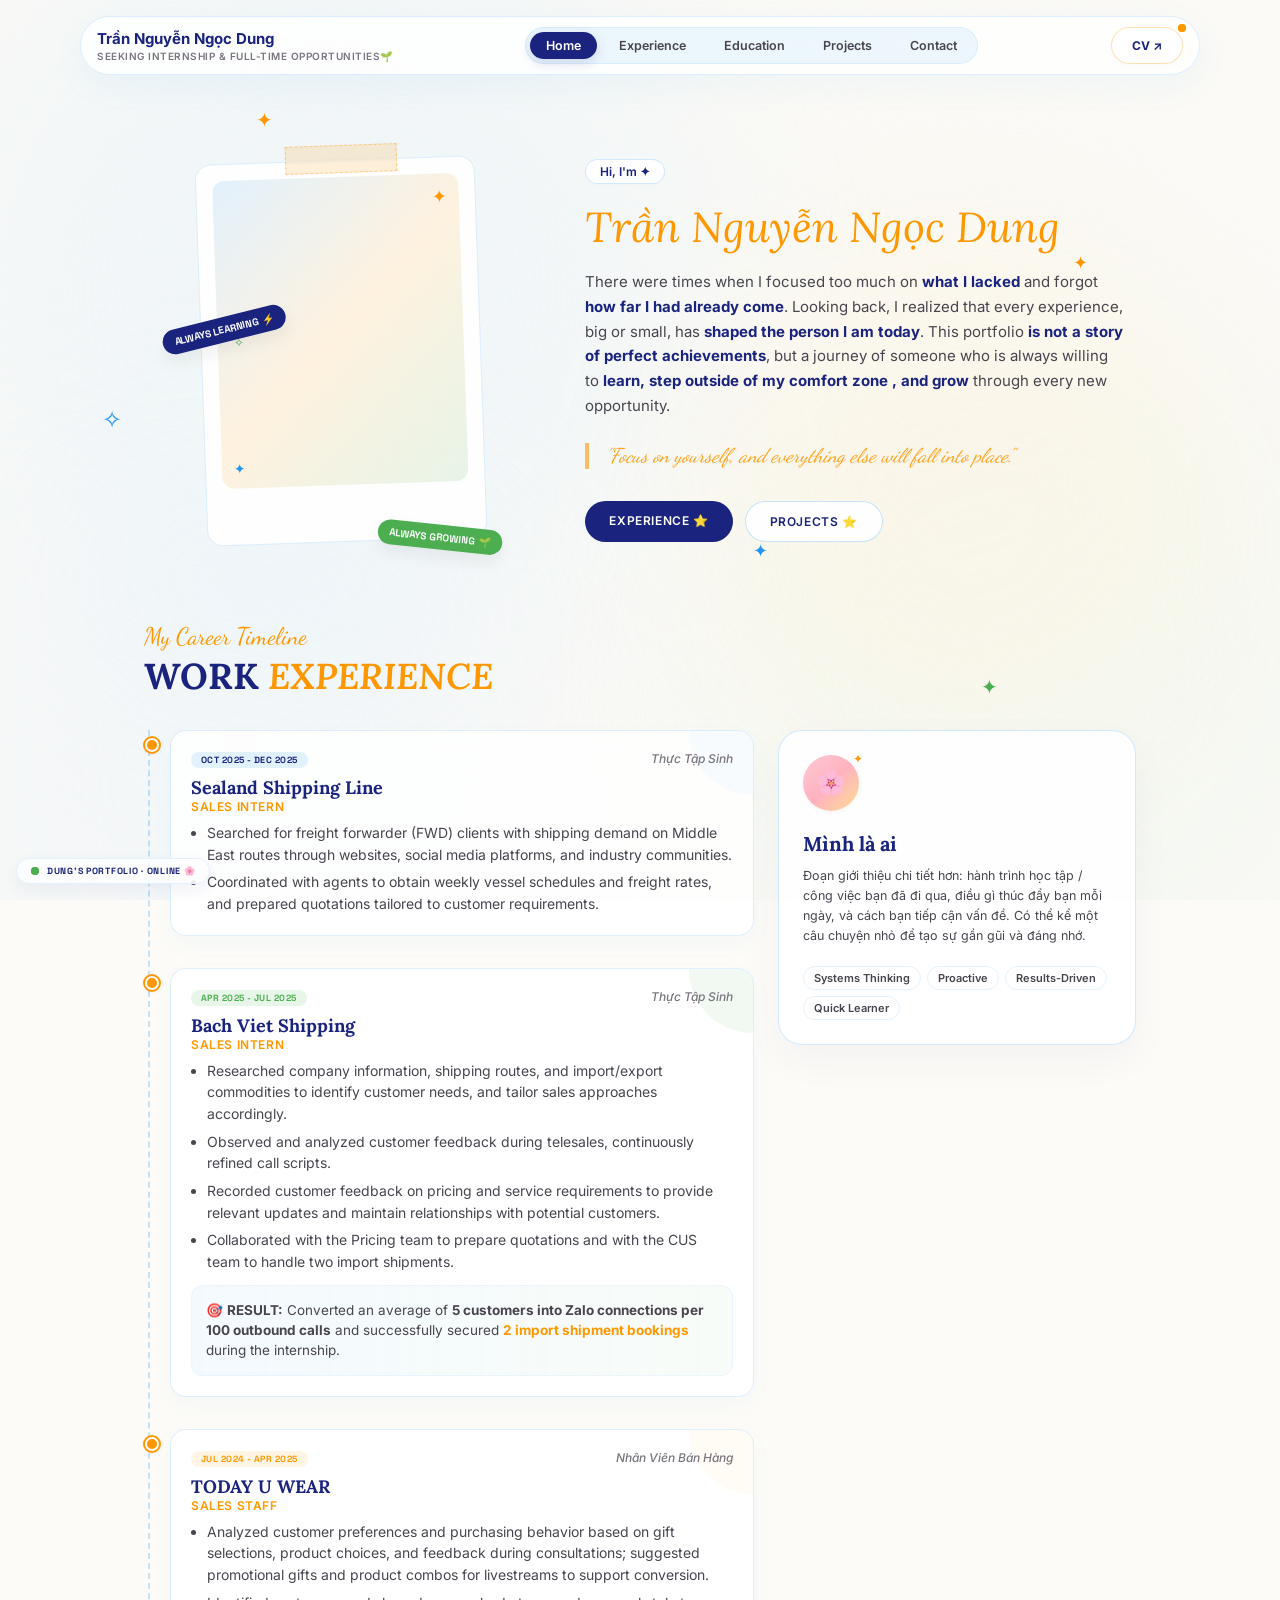
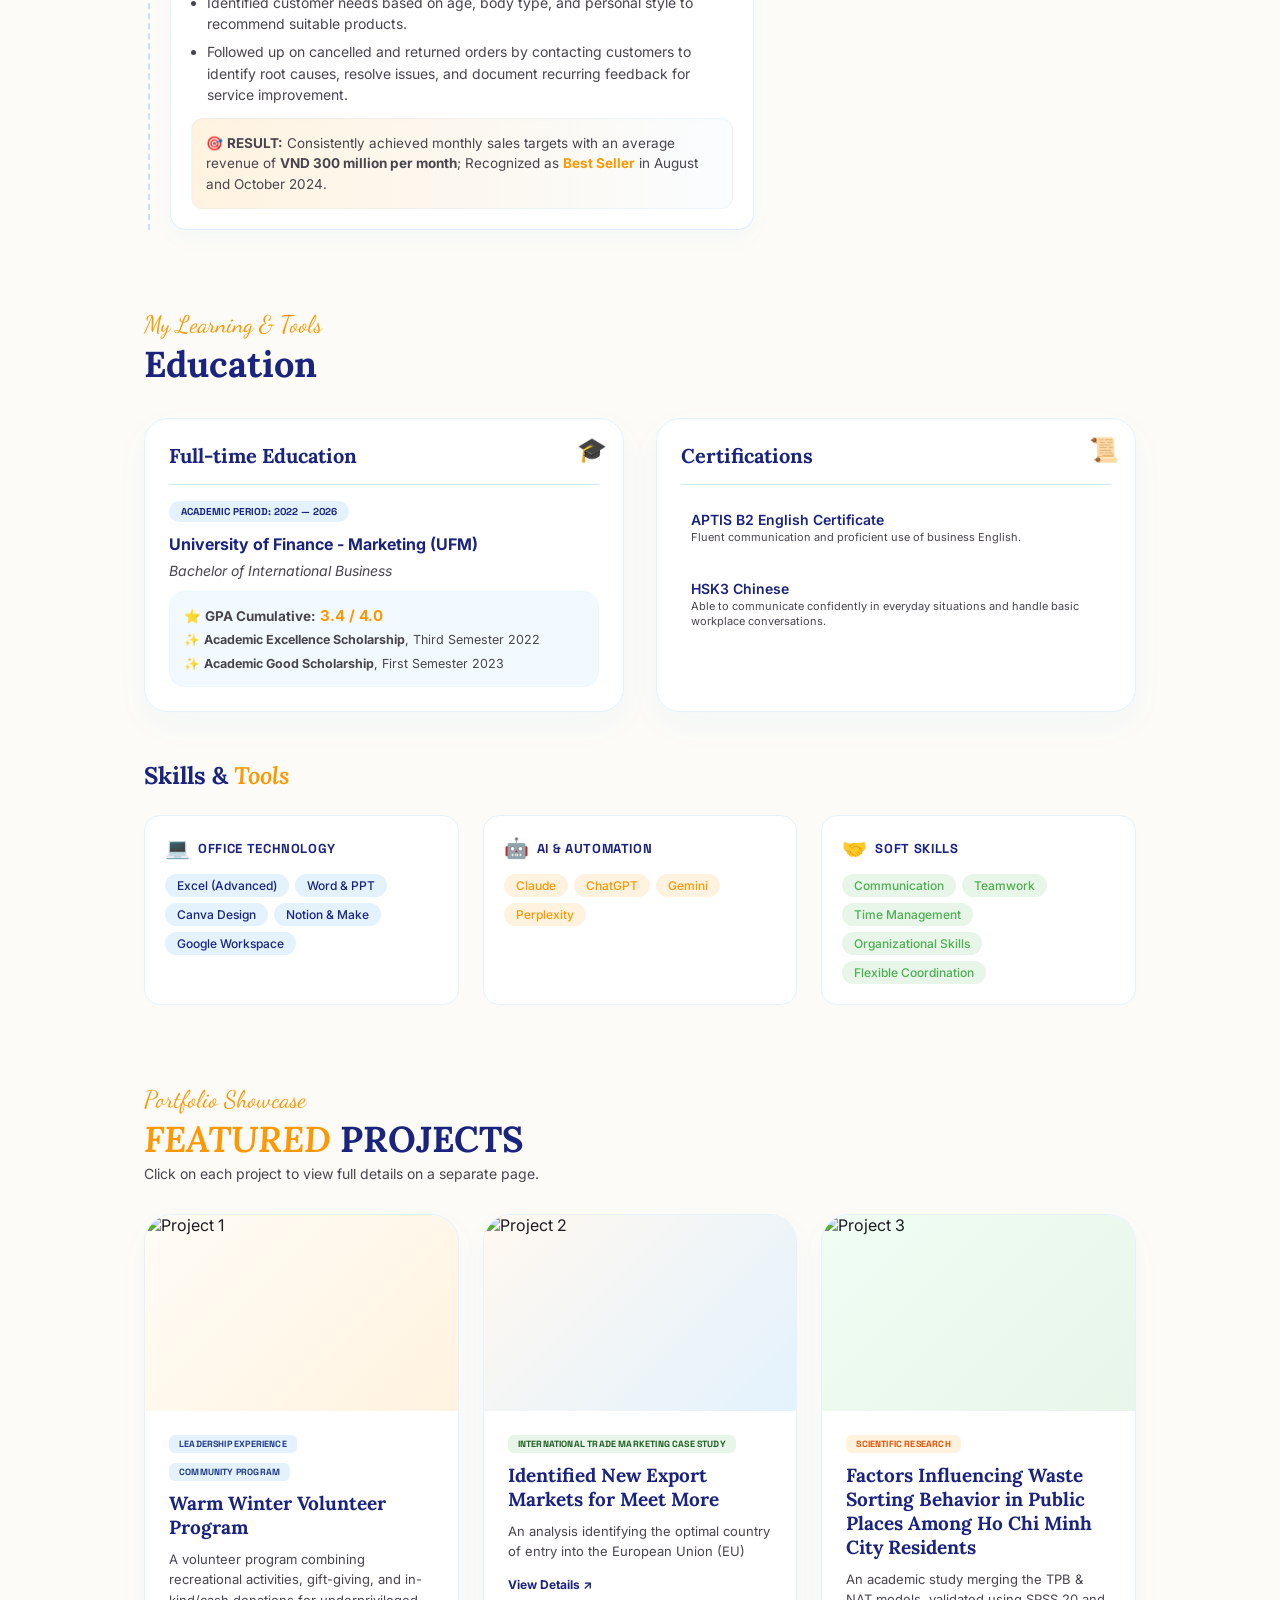
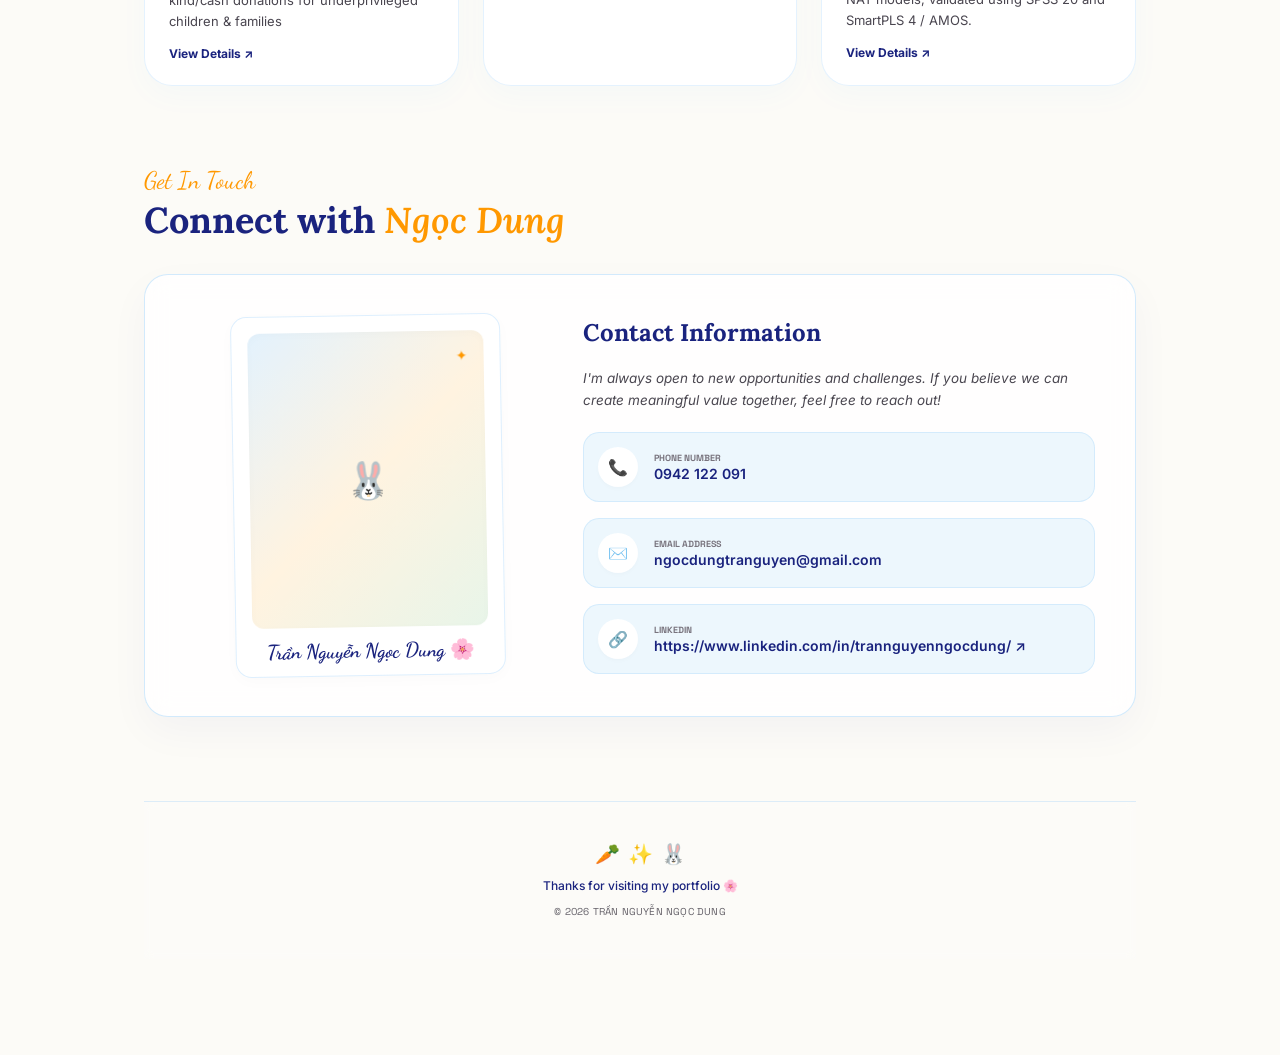
==== index.html @ d3011a24 "PORTFOLIO ZOTOPIA VER (EN)" ====
<!DOCTYPE html>
<html lang="vi">
<head>
  <meta charset="UTF-8">
  <meta name="viewport" content="width=device-width, initial-scale=1.0">
  <title>Trần Nguyễn Ngọc Dung — Zotopia Inspired Portfolio</title>
  <link rel="stylesheet" href="style.css">
</head>
<body>

  <!-- Grain Overlay -->
  <div class="grain"></div>

  <!-- Animated Blobs Background -->
  <div class="blob-bg">
    <div class="bg-blob blob-1"></div>
    <div class="bg-blob blob-2"></div>
    <div class="bg-blob blob-3"></div>
    <div class="bg-blob blob-4"></div>

    <!-- Blink Sparkles -->
    <div class="blink-star star-1">✦</div>
    <div class="blink-star star-2">✧</div>
    <div class="blink-star star-3">✦</div>
    <div class="blink-star star-4">✦</div>
    <div class="blink-star star-5">✧</div>
    <div class="blink-star star-6">✦</div>
  </div>

  <!-- Header Navigation -->
  <header class="navbar-container">
    <nav class="navbar">
      <a href="#about" class="brand-group">
        <span class="brand-name">Trần Nguyễn Ngọc Dung</span>
        <span class="brand-role"> Seeking Internship & Full-time Opportunities🌱</span>
      </a>
      
      <!-- Single Page Navigation Links -->
      <div class="nav-links">
        <a href="#about" id="nav-about" class="nav-btn active">Home</a>
        <a href="#experience" id="nav-experience" class="nav-btn">Experience</a>
        <a href="#education" id="nav-education" class="nav-btn">Education</a>
        <a href="#project" id="nav-project" class="nav-btn">Projects</a>
        <a href="#contact" id="nav-contact" class="nav-btn">Contact</a>
      </div>

      <!-- Quick Action CV Link -->
      <div class="nav-actions">
        <a href="cv.html#cv" class="cv-quick-btn">
          CV ↗
          <span class="pulse-dot-container">
            <span class="pulse-dot-ping"></span>
            <span class="pulse-dot"></span>
          </span>
        </a>
      </div>
    </nav>
  </header>

  <!-- Main Content Area -->
  <main class="main-content">
    
    <!-- SECTION: ABOUT (GIỚI THIỆU) -->
    <section id="about" class="portfolio-section about-grid">
      
      <!-- Left Column: Polaroid Element -->
      <div class="about-left">
        <div class="washi-tape">
          <span class="washi-text"></span>
        </div>
        
        <div class="polaroid-card">
          <div class="polaroid-image-area">
            <span class="polaroid-sparkle p-sp-1">✦</span>
            <span class="polaroid-sparkle p-sp-2">✦</span>
            <span class="polaroid-sparkle p-sp-3">✧</span>
            <!-- Optional fallback portrait if image exists -->
            <img src="index/cv1.jpg" alt="Ngọc Dung Chân Dung" class="polaroid-img" onerror="this.style.display='none'">
          </div>

          <!--figcaption class="polaroid-caption-->

          <div class="sticker sticker-friendly">Always growing 🌱</div>
          <div class="sticker sticker-active">Always learning ⚡</div>
        </div>
      </div>

      <!-- Right Column: Heading & Intro -->
      <div class="about-right">
        <div class="badge-welcome">
          <span>Hi, I'm ✦</span>
        </div>
        <h1 class="main-heading">
          <span class="heading-highlight"> Trần Nguyễn Ngọc Dung </span>
        </h1>
        <p class="intro-text">
         There were times when I focused too much on <strong class="text-police">what I lacked</strong> and forgot <strong class="text-police">how far I had already come</strong>.
         Looking back, I realized that every experience, big or small, has <strong class="text-police">shaped the person I am today</strong>.
         This portfolio <strong class="text-police">is not a story of perfect achievements</strong>, but a journey of someone who is always willing to <strong class="text-police">learn, step outside of my comfort zone , and grow</strong> through every new opportunity.
        </p> 

        <div class="quote-box">
          <p class="quote-text">
            "Focus on yourself, and everything else will fall into place."
          </p>
        </div>

        <div class="cta-buttons">
          <a href="#experience" class="btn btn-primary">Experience ⭐</a>
          <a href="#project" class="btn btn-secondary">Projects ⭐</a>
        </div>
      </div>
    </section>

    <!-- SECTION: EXPERIENCE (KINH NGHIỆM THỰC CHIẾN) -->
    <section id="experience" class="portfolio-section experience-section">
      <div class="section-header">
        <span class="hand-subtitle">My Career Timeline</span>
        <h2 class="section-main-title">
          WORK <span class="text-carrot-italic">EXPERIENCE</span>
        </h2>
      </div>

      <!-- Two Column Layout matching image_1b751b.jpg -->
      <div class="experience-layout">
        
        <!-- Left: Timeline Grid (Shifted tightly to the left as requested) -->
        <div class="timeline-container">
          
          <!-- Experience Item 1 -->
          <div class="timeline-item">
            <div class="timeline-dot-container">
              <div class="timeline-dot"></div>
            </div>
            
            <div class="experience-card">
              <div class="card-bg-decoration decor-sky"></div>
              
              <div class="card-meta">
                <span class="badge-date date-sky">Oct 2025 - Dec 2025</span>
                <span class="meta-role-type">Thực Tập Sinh</span>
              </div>
              
              <h3 class="card-company-title">Sealand Shipping Line</h3>
              <p class="card-job-title">Sales Intern</p>
              
              <ul class="experience-bullets">
                <li>Searched for freight forwarder (FWD) clients with shipping demand on Middle East routes through websites, social media platforms, and industry communities.</li>
                <li>Coordinated with agents to obtain weekly vessel schedules and freight rates, and prepared quotations tailored to customer requirements.</li>
              </ul>
            </div>
          </div>

          <!-- Experience Item 2 -->
          <div class="timeline-item">
            <div class="timeline-dot-container">
              <div class="timeline-dot"></div>
            </div>
            
            <div class="experience-card">
              <div class="card-bg-decoration decor-mint"></div>

              <div class="card-meta">
                <span class="badge-date date-mint">Apr 2025 - Jul 2025</span>
                <span class="meta-role-type">Thực Tập Sinh</span>
              </div>
              
              <h3 class="card-company-title">Bach Viet Shipping</h3>
              <p class="card-job-title">Sales Intern</p>
              
              <ul class="experience-bullets">
                <li>Researched company information, shipping routes, and import/export commodities to identify customer needs, and tailor sales approaches accordingly.</li>
                <li>Observed and analyzed customer feedback during telesales, continuously refined call scripts.</li>
                <li>Recorded customer feedback on pricing and service requirements to provide relevant updates and maintain relationships with potential customers.</li>
                <li>Collaborated with the Pricing team to prepare quotations and with the CUS team to handle two import shipments.</li>
              </ul>

              <div class="result-box box-mint-sky">
                <p class="result-text">
                  🎯 <strong>RESULT:</strong> Converted an average of <span class="bold">5 customers into Zalo connections per 100 outbound calls</span> and successfully secured <span class="bold text-carrot-bold">2 import shipment bookings</span> during the internship.
                </p>
              </div>
            </div>
          </div>

          <!-- Experience Item 3 -->
          <div class="timeline-item">
            <div class="timeline-dot-container">
              <div class="timeline-dot"></div>
            </div>

            <div class="experience-card">
              <div class="card-bg-decoration decor-carrot"></div>

              <div class="card-meta">
                <span class="badge-date date-carrot">Jul 2024 - Apr 2025</span>
                <span class="meta-role-type">Nhân Viên Bán Hàng</span>
              </div>
              
              <h3 class="card-company-title">TODAY U WEAR</h3>
              <p class="card-job-title">Sales Staff</p>
              
              <ul class="experience-bullets">
                <li>Analyzed customer preferences and purchasing behavior based on gift selections, product choices, and feedback during consultations; suggested promotional gifts and product combos for livestreams to support conversion.</li>
                <li>Identified customer needs based on age, body type, and personal style to recommend suitable products.</li>
                <li>Followed up on cancelled and returned orders by contacting customers to identify root causes, resolve issues, and document recurring feedback for service improvement.</li>
              </ul>

              <div class="result-box box-carrot-sky">
                <p class="result-text">
                  🎯 <strong>RESULT:</strong> Consistently achieved monthly sales targets with an average revenue of <span class="bold">VND 300 million per month</span>; Recognized as <span class="bold text-carrot-bold">Best Seller</span> in August and October 2024.
                </p>
              </div>
            </div>
          </div>

        </div>

        <!-- Right Sidebar: "Mình là ai" Profile Card (Image_1b177c.png Layout) -->
        <div class="sidebar-container">
          <div class="profile-sidebar-card">
            
            <div class="sidebar-avatar-area">
              <div class="sidebar-avatar">
                🌸
                <span class="avatar-sparkle">✦</span>
              </div>
            </div>

            <div class="sidebar-info-block">
              <h3 class="sidebar-card-title">Mình là ai</h3>
              <p class="sidebar-card-paragraph">
                Đoạn giới thiệu chi tiết hơn: hành trình học tập / công việc bạn đã đi qua, điều gì thúc đẩy bạn mỗi ngày, và cách bạn tiếp cận vấn đề. Có thể kể một câu chuyện nhỏ để tạo sự gần gũi và đáng nhớ.
              </p>
            </div>

            <div class="sidebar-chips-row">
              <span class="chip-badge">Systems Thinking</span>
              <span class="chip-badge">Proactive</span>
              <span class="chip-badge">Results-Driven</span>
              <span class="chip-badge">Quick Learner</span>
            </div>
          </div>
        </div>
      </div>
    </section>

    <!-- SECTION: EDUCATION (HỌC VẤN & KỸ NĂNG) -->
    <section id="education" class="scroll-mt-28 portfolio-section education-section">
      
      <div class="section-header">
        <span class="hand-subtitle">My Learning & Tools</span>
        <h2 class="section-main-title"> Education </h2>
      </div>

      <!-- Main Education Dashboard Blocks -->
      <div class="education-dashboard-grid">
        
        <!-- University Card -->
        <div class="dashboard-block block-edu">
          <span class="block-icon-floating">🎓</span>
          <h3 class="block-title">Full-time Education</h3>
          <div class="block-body border-top-sky">
            <span class="badge-tag tag-sky">Academic Period: 2022 — 2026</span>
            <h4 class="institute-name">University of Finance - Marketing (UFM)</h4>
            <p class="degree-name">Bachelor of International Business</p>
            <div class="gpa-container-box">
              <p class="gpa-metric">⭐ <strong>GPA Cumulative:</strong> <span class="gpa-score">3.4 / 4.0</span></p>
              <p class="gpa-award">✨ <strong>Academic Excellence Scholarship</strong>, Third Semester 2022</p>
              <p class="gpa-award">✨ <strong>Academic Good Scholarship</strong>, First Semester 2023</p>
            </div>
          </div>
        </div>

        <!-- Certificates Card -->
        <div class="dashboard-block block-cert">
          <span class="block-icon-floating">📜</span>
          <h3 class="block-title">Certifications</h3>
          
          <div class="block-body border-top-sky certificate-list-stack">
            
            <!-- Cert item 1 -->
            <div class="cert-row-item">
              <div class="cert-item-details">
                <h4 class="cert-item-title">APTIS B2 English Certificate</h4>
                <p class="cert-item-description">Fluent communication and proficient use of business English.</p>
              </div>
            </div>

            <!-- Cert item 2 -->
            <div class="cert-row-item">
              <div class="cert-item-details">
                <h4 class="cert-item-title">HSK3 Chinese</h4>
                <p class="cert-item-description">Able to communicate confidently in everyday situations and handle basic workplace conversations.</p>
              </div>
            </div>


          </div>
        </div>

      </div>

      <!-- Skills and Tools Layout Grid -->
      <div class="skills-ecosystem-wrapper">
        <h3 class="skills-heading-title">
          Skills &<span class="text-carrot-italic"> Tools</span>
        </h3>
        
        <div class="skills-cards-grid">
          
          <!-- Skill block 1 -->
          <div class="skill-ecosystem-card">
            <div class="skill-card-head">
              <span class="skill-icon">💻</span>
              <h4 class="skill-card-title-text">OFFICE TECHNOLOGY</h4>
            </div>
            <div class="skill-badges-container">
              <span class="ecosystem-badge color-sky-badge">Excel (Advanced)</span>
              <span class="ecosystem-badge color-sky-badge">Word & PPT</span>
              <span class="ecosystem-badge color-sky-badge">Canva Design</span>
              <span class="ecosystem-badge color-sky-badge">Notion & Make</span>
              <span class="ecosystem-badge color-sky-badge">Google Workspace</span>
            </div>
          </div>

          <!-- Skill block 2 -->
          <div class="skill-ecosystem-card">
            <div class="skill-card-head">
              <span class="skill-icon">🤖</span>
              <h4 class="skill-card-title-text">AI & AUTOMATION</h4>
            </div>
            <div class="skill-badges-container">
              <span class="ecosystem-badge color-carrot-badge">Claude </span>
              <span class="ecosystem-badge color-carrot-badge">ChatGPT</span>
              <span class="ecosystem-badge color-carrot-badge">Gemini</span>
              <span class="ecosystem-badge color-carrot-badge">Perplexity</span>
            </div>
          </div>

          <!-- Skill block 3 -->
          <div class="skill-ecosystem-card">
            <div class="skill-card-head">
              <span class="skill-icon">🤝</span>
              <h4 class="skill-card-title-text">SOFT SKILLS</h4>
            </div>
            <div class="skill-badges-container">
              <span class="ecosystem-badge color-mint-badge">Communication</span>
              <span class="ecosystem-badge color-mint-badge">Teamwork</span>
              <span class="ecosystem-badge color-mint-badge">Time Management</span>
              <span class="ecosystem-badge color-mint-badge">Organizational Skills</span>
              <span class="ecosystem-badge color-mint-badge">Flexible Coordination</span>
            </div>
          </div>

        </div>
      </div>

    </section>
    
    <!-- SECTION: PROJECTS (DỰ ÁN TIÊU BIỂU) -->
    <section id="project" class="portfolio-section project-section">
      <div class="section-header">
        <span class="hand-subtitle">Portfolio Showcase</span>
        <h2 class="section-main-title">
          <span class="text-carrot-italic">FEATURED</span> PROJECTS
        </h2>
        <p class="section-sub-text">Click on each project to view full details on a separate page.</p>
      </div>

      <div class="projects-cards-grid">
        
        <!-- Dự án 1 -->
        <div class="project-showcase-card">
          <div class="project-card-thumb thumb-sky">
            <img src="project1/project1.4.jpg" alt="Project 1" class="project-img-hero">
          </div>
          <div class="project-card-body">
            <span class="project-tag-badge badge-blue">Leadership Experience</span>
            <span class="project-tag-badge badge-blue">Community Program</span>
            <h3 class="project-item-title">Warm Winter Volunteer Program</h3>
            <p class="project-item-desc">A volunteer program combining recreational activities, gift-giving, and in-kind/cash donations for underprivileged children & families</p>
            <a href="project1.html" class="project-view-link">View Details ↗</a>
          </div>
        </div>

        <!-- Dự án 2 -->
        <div class="project-showcase-card">
          <div class="project-card-thumb thumb-carrot">
            <img src="project2/project2.1.jpg" alt="Project 2" class="project-img-hero">
          </div>
          <div class="project-card-body">
            <span class="project-tag-badge badge-green">International Trade Marketing Case Study</span>
            <h3 class="project-item-title">Identified New Export Markets for Meet More</h3>
            <p class="project-item-desc">An analysis identifying the optimal country of entry into the European Union (EU)

</p>
            <a href="project2.html" class="project-view-link">View Details ↗</a>
          </div>
        </div>

        <!-- Dự án 3 -->
        <div class="project-showcase-card">
          <div class="project-card-thumb thumb-mint">
            <img src="project3/project3.1.png" alt="Project 3" class="project-img-hero">
          </div>
          <div class="project-card-body">
            <span class="project-tag-badge badge-orange">Scientific research</span>
            <h3 class="project-item-title">Factors Influencing Waste Sorting Behavior in Public Places Among Ho Chi Minh City Residents</h3>
            <p class="project-item-desc">An academic study merging the TPB & NAT models, validated using SPSS 20 and SmartPLS 4 / AMOS.</p>
            <a href="project3.html" class="project-view-link">View Details ↗</a>
          </div>
        </div>

      </div>
    </section>
    <!-- SECTION: CONTACT (LIÊN HỆ CÁ NHÂN) -->
    <section id="contact" class="scroll-mt-28 portfolio-section contact-section">
      <div class="section-header">
        <span class="hand-subtitle">Get In Touch</span>
        <h2 class="section-main-title"> Connect with <span class="text-carrot-italic">Ngọc Dung</span></h2>
      </div>

      <div class="contact-card-box-wrapper">
        
        <!-- Left: Polaroid Portrait Mockup -->
        <div class="contact-left-portrait">
          <div class="contact-polaroid">
            <div class="contact-photo-canvas">
              🐰
              <span class="contact-photo-sparkle">✦</span>
              <img src="index/cv2.jpg" alt="Ngọc Dung Chân Dung" class="contact-actual-image" onerror="this.style.display='none'">
            </div>
            <figcaption class="contact-polaroid-caption-text">
              Trần Nguyễn Ngọc Dung 🌸
            </figcaption>
          </div>
        </div>

        <!-- Right: Communication Portals list -->
        <div class="contact-right-channels">
          <h3 class="channels-title-heading">Contact Information</h3>
          <p class="channels-intro-paragraph">
            <em>I'm always open to new opportunities and challenges. If you believe we can create meaningful value together, feel free to reach out!</em>
          </p>

          <div class="channels-stack-list">
            <!-- Channel Phone -->
            <a href="tel:0901234567" class="channel-row-anchor-card">
              <div class="channel-circle-icon">📞</div>
              <div class="channel-details-text">
                <span class="channel-label-text">Phone Number</span>
                <span class="channel-actual-value">0942 122 091</span>
              </div>
            </a>

            <!-- Channel Email -->
            <a href="mailto:dungtrn.contact@gmail.com" class="channel-row-anchor-card">
              <div class="channel-circle-icon">✉️</div>
              <div class="channel-details-text">
                <span class="channel-label-text">Email Address</span>
                <span class="channel-actual-value">ngocdungtranguyen@gmail.com</span>
              </div>
            </a>

            <!-- Channel LinkedIn -->
            <a href="https://linkedin.com/in/dung-ngoc-tran" target="_blank" class="channel-row-anchor-card">
              <div class="channel-circle-icon">🔗</div>
              <div class="channel-details-text">
                <span class="channel-label-text">LinkedIn</span>
                <span class="channel-actual-value">https://www.linkedin.com/in/trannguyenngocdung/ ↗</span>
              </div>
            </a>
          </div>
        </div>

      </div>
    </section>

    

  <!-- Left Bottom Corner Floating Element Bar -->
  <div class="floating-online-status-bar">
    <span class="pulsing-green-dot-wrapper">
      <span class="green-dot-ping"></span>
      <span class="green-dot-core"></span>
    </span>
    <span class="online-status-string-text">Dung's Portfolio · Online 🌸</span>
  </div>

  <!-- Global Footer -->
  <footer class="global-page-footer">
    <div class="footer-emoji-row">
      <span>🥕</span><span>✨</span><span>🐰</span>
    </div>
    <p class="footer-gratitude-text">Thanks for visiting my portfolio 🌸</p>
    <p class="footer-copyright-fineprint">© 2026 Trần Nguyễn Ngọc Dung</p>
  </footer>

  <!-- Scroll Spy Native Vanilla JS Logic -->
  <script>
    document.addEventListener("DOMContentLoaded", function() {
      const sections = document.querySelectorAll("section[id]");
      const navLinks = document.querySelectorAll(".nav-btn");

      function scrollSpyHandler() {
        let activeSectionId = "about";
        const currentScrollOffset = window.scrollY + 140;

        sections.forEach(section => {
          const topPoint = section.offsetTop;
          const blockHeight = section.offsetHeight;
          if (currentScrollOffset >= topPoint && currentScrollOffset < topPoint + blockHeight) {
            activeSectionId = section.getAttribute("id");
          }
        });

        navLinks.forEach(link => {
          link.classList.remove("active");
          if (link.getAttribute("href") === `#${activeSectionId}`) {
            link.classList.add("active");
          }
        });
      }

      window.addEventListener("scroll", scrollSpyHandler);
      scrollSpyHandler(); // Init call
    });
  </script>
</body>
</html>
---- style.css ----
@import url('https://fonts.googleapis.com/css2?family=Lora:ital,wght@0,400;0,500;0,600;0,700;1,400;1,600&family=Inter:wght@300;400;500;600;700&family=Dancing+Script:wght@600;700&family=Space+Grotesk:wght@500;600;700&display=swap');

/* ==========================================================================
   CSS VARIABLE DECLARATIONS & SYSTEM INITIALIZATION
   ========================================================================== */
:root {
  --zoto-cream: #fcfbf7;
  --zoto-sky: #e3f2fd;
  --zoto-skydeep: #2196f3;
  --zoto-carrot: #ff9800;
  --zoto-carrotlight: #fff3e0;
  --zoto-police: #1a237e;
  --zoto-policesoft: #3f51b5;
  --zoto-mint: #e8f5e9;
  --zoto-mintdeep: #4caf50;
  --zoto-lavender: #efebe9;
  --ink: #1c1b22;
  --ink-soft: #49454f;
  --ink-dim: #79747e;
  
  --font-sans: 'Inter', sans-serif;
  --font-serif: 'Lora', serif;
  --font-hand: 'Dancing Script', cursive;
  --font-space: 'Space Grotesk', sans-serif;
}

* {
  box-sizing: border-box;
  margin: 0;
  padding: 0;
}

html {
  scroll-behavior: smooth;
  scroll-margin-top: 90px;
}

body {
  background-color: var(--zoto-cream);
  color: var(--ink);
  font-family: var(--font-sans);
  min-height: screen;
  position: relative;
  overflow-x: hidden;
  -webkit-font-smoothing: antialiased;
}

::selection {
  background-color: var(--zoto-carrot);
  color: #ffffff;
}

/* ==========================================================================
   BACKGROUND VISUAL EFFECTS & ANIMATIONS
   ========================================================================== */
@keyframes floatSlow {
  0%, 100% { transform: translateY(0px) scale(1) rotate(0deg); }
  50% { transform: translateY(-25px) scale(1.05) rotate(10deg); }
}
@keyframes floatReverse {
  0%, 100% { transform: translateY(0px) scale(1.05) rotate(0deg); }
  50% { transform: translateY(20px) scale(0.95) rotate(-10deg); }
}
@keyframes blinkStar {
  0%, 100% { opacity: 0.3; transform: scale(0.8) rotate(0deg); }
  50% { opacity: 1; transform: scale(1.2) rotate(45deg); filter: drop-shadow(0 0 8px rgba(255,152,0,0.6)); }
}
@keyframes pulseGlow {
  0%, 100% { box-shadow: 0 0 15px rgba(33, 150, 243, 0.2); }
  50% { box-shadow: 0 0 25px rgba(255, 152, 0, 0.45); }
}

.grain {
  position: fixed;
  inset: 0;
  pointer-events: none;
  z-index: 40;
  mix-blend-mode: multiply;
  background-image: url("data:image/svg+xml,%3Csvg xmlns='http://www.w3.org/2000/svg' width='100' height='100'%3E%3Cfilter id='n'%3E%3CfeTurbulence type='fractalNoise' baseFrequency='0.85' numOctaves='3' stitchTiles='stitch'/%3E%3C/filter%3E%3Crect width='100%25' height='100%25' filter='url(%23n)' opacity='0.03'/%3E%3C/svg%3E");
}

.blob-bg {
  position: fixed;
  inset: 0;
  pointer-events: none;
  z-index: 0;
  overflow: hidden;
}

.bg-blob {
  position: absolute;
  border-radius: 50%;
}
.blob-1 {
  animation: floatSlow 15s ease-in-out infinite;
  top: -10%; left: -5%; width: 60vw; height: 60vw; width: 60vw;
  background-color: rgba(227, 242, 253, 0.4);
  filter: blur(100px);
}
.blob-2 {
  animation: floatReverse 18s ease-in-out infinite;
  bottom: -10%; right: -5%; width: 50vw; height: 50vw;
  background-color: rgba(232, 245, 233, 0.3);
  filter: blur(90px);
}
.blob-3 {
  animation: floatSlow 20s ease-in-out infinite 1s;
  top: 25%; right: 5%; width: 40vw; height: 40vw;
  background-color: rgba(255, 243, 224, 0.45);
  filter: blur(85px);
}
.blob-4 {
  animation: floatReverse 18s ease-in-out infinite;
  top: 55%; left: -5%; width: 45vw; height: 45vw;
  background-color: rgba(227, 242, 253, 0.3);
  filter: blur(95px);
}

.blink-star {
  position: absolute;
  animation: blinkStar 3s ease-in-out infinite;
}
.star-1 { top: 12%; left: 20%; color: var(--zoto-carrot); font-size: 20px; animation-delay: 0.2s; }
.star-2 { top: 45%; left: 8%; color: var(--zoto-skydeep); font-size: 24px; animation-delay: 1.5s; }
.star-3 { top: 28%; right: 15%; color: var(--zoto-carrot); font-size: 18px; animation-delay: 0.8s; }
.star-4 { top: 75%; right: 22%; color: var(--zoto-mintdeep); font-size: 20px; animation-delay: 2.1s; }
.star-5 { bottom: 15%; left: 18%; color: var(--zoto-carrot); font-size: 24px; animation-delay: 0.5s; }
.star-6 { top: 60%; right: 40%; color: var(--zoto-skydeep); font-size: 18px; animation-delay: 1.2s; }

/* Custom Webkit Scrollbars */
::-webkit-scrollbar { width: 8px; }
::-webkit-scrollbar-track { background: #fcfbf7; }
::-webkit-scrollbar-thumb { background: #ff9800; border-radius: 99px; }

/* ==========================================================================
   NAVIGATION CODES (NAVBAR SYSTEM)
   ========================================================================== */
.navbar-container {
  position: sticky;
  top: 16px;
  z-index: 50;
  padding: 0 16px;
  max-width: 1152px;
  margin: 0 auto;
  width: 100%;
}

.navbar {
  background-color: rgba(255, 255, 255, 0.8);
  backdrop-filter: blur(20px);
  -webkit-backdrop-filter: blur(20px);
  border: 1px solid rgba(33, 150, 243, 0.15);
  box-shadow: 0 10px 35px rgba(33, 150, 243, 0.06);
  border-radius: 9999px;
  padding: 10px 16px;
  display: flex;
  align-items: center;
  justify-content: space-between;
  gap: 16px;
}

.brand-group {
  display: flex;
  flex-direction: column;
  text-decoration: none;
}
.brand-name {
  font-weight: 700;
  font-size: 15px;
  color: var(--zoto-police);
  transition: color 0.3s;
}
.brand-group:hover .brand-name {
  color: var(--zoto-carrot);
}
.brand-role {
  font-size: 10px;
  letter-spacing: 0.05em;
  color: var(--ink-dim);
  text-transform: uppercase;
  font-weight: 600;
  margin-top: 2px;
}

.nav-links {
  display: flex;
  align-items: center;
  gap: 6px;
  background-color: rgba(33, 150, 243, 0.08);
  padding: 4px;
  border-radius: 9999px;
  border: 1px solid rgba(33, 150, 243, 0.1);
}

.nav-links a {
  font-size: 12.5px;
  font-weight: 600;
  text-decoration: none;
  padding: 6px 16px;
  border-radius: 9999px;
  transition: all 0.3s ease;
}
.nav-btn {
  color: var(--ink-soft);
}
.nav-btn:hover {
  color: var(--zoto-police);
  background-color: rgba(255, 255, 255, 0.5);
}
.nav-btn.active {
  background-color: var(--zoto-police);
  color: #ffffff;
  box-shadow: 0 4px 12px rgba(26, 35, 126, 0.15);
}
.nav-link-external {
  color: var(--ink-soft);
}
.nav-link-external:hover {
  color: var(--zoto-police);
  background-color: rgba(255, 255, 255, 0.5);
}

.cv-quick-btn {
  position: relative;
  display: inline-flex;
  align-items: center;
  justify-content: center;
  font-size: 12px;
  font-weight: 700;
  padding: 10px 20px;
  border-radius: 9999px;
  background-color: #ffffff;
  border: 1px solid rgba(255, 152, 0, 0.3);
  color: var(--zoto-police);
  text-decoration: none;
  box-shadow: 0 2px 5px rgba(0,0,0,0.02);
  transition: all 0.3s ease;
}
.cv-quick-btn:hover {
  box-shadow: 0 4px 12px rgba(255, 152, 0, 0.15);
  border-color: var(--zoto-carrot);
  transform: translateY(-2px);
}

.pulse-dot-container {
  position: absolute;
  top: -4px;
  right: -4px;
  display: flex;
  height: 8px;
  width: 8px;
}
.pulse-dot-ping {
  position: absolute;
  display: inline-flex;
  height: 100%;
  width: 100%;
  border-radius: 50%;
  background-color: var(--zoto-carrot);
  opacity: 0.75;
  animation: ping 1s cubic-gradient(0, 0, 0.2, 1) infinite;
}
@keyframes ping {
  75%, 100% { transform: scale(2); opacity: 0; }
}
.pulse-dot {
  position: relative;
  display: inline-flex;
  border-radius: 50%;
  height: 8px;
  width: 8px;
  background-color: var(--zoto-carrot);
}

/* ==========================================================================
   MAIN STRUCTURAL CONTAINERS
   ========================================================================== */
.main-content {
  position: relative;
  z-index: 10;
  max-width: 1024px;
  margin: 0 auto;
  padding: 40px 16px 96px;
}

.portfolio-section {
  padding: 60px 0 20px;
  scroll-margin-top: 110px;
}

/* Common Typography Headers */
.section-header {
  margin-bottom: 32px;
  text-align: left;
}
.center-aligned-header {
  text-align: center;
}
.hand-subtitle {
  font-family: var(--font-hand);
  font-size: 24px;
  color: var(--zoto-carrot);
  display: block;
  margin-bottom: 4px;
}
.section-main-title {
  font-family: var(--font-serif);
  font-size: 36px;
  font-weight: 700;
  color: var(--zoto-police);
  line-height: 1.2;
}
.text-carrot-italic {
  color: var(--zoto-carrot);
  font-style: italic;
  font-weight: 600;
}
.section-sub-text {
  font-size: 14px;
  color: var(--ink-soft);
  max-width: 512px;
  margin-top: 4px;
}
.center-max-width {
  margin-left: auto;
  margin-right: auto;
}

/* Bold helper */
.bold { font-weight: 700; }

/* ==========================================================================
   SECTION 1: ABOUT COMPONENT STYLING
   ========================================================================== */
.about-grid {
  display: grid;
  grid-template-columns: 5fr 7fr;
  gap: 48px;
  align-items: center;
}

.about-left {
  display: flex;
  justify-content: center;
  position: relative;
}

/* Polaroid item markup box */
.washi-tape {
  position: absolute;
  top: -15px;
  z-index: 20;
  left: 50%;
  transform: translateX(-50%) rotate(-2deg);
  width: 112px;
  height: 28px;
  background-color: rgba(255, 152, 0, 0.15);
  border: 1px dashed rgba(255, 152, 0, 0.4);
  backdrop-filter: blur(1px);
  box-shadow: 0 1px 3px rgba(0,0,0,0.02);
  display: flex;
  align-items: center;
  justify-content: center;
}
.washi-text {
  font-family: var(--font-hand);
  font-size: 9px;
  font-weight: 700;
  color: var(--zoto-police);
  letter-spacing: 0.1em;
}

.polaroid-card {
  position: relative;
  background-color: #ffffff;
  padding: 16px 16px 56px;
  border-radius: 16px;
  border: 1px solid rgba(33, 150, 243, 0.15);
  transform: rotate(-2deg);
  transition: transform 0.5s cubic-bezier(0.16, 1, 0.3, 1);
  max-width: 280px;
  width: 100%;
  cursor: pointer;
  animation: pulseGlow 4s ease-in-out infinite;
}
.polaroid-card:hover {
  transform: rotate(0deg);
}

.polaroid-image-area {
  width: 100%;
  aspect-ratio: 4/5;
  border-radius: 12px;
  background: linear-gradient(135deg, var(--zoto-sky) 0%, var(--zoto-carrotlight) 50%, var(--zoto-mint) 100%);
  display: flex;
  align-items: center;
  justify-content: center;
  position: relative;
  overflow: hidden;
  padding: 24px;
  text-align: center;
}
.polaroid-img {
  position: absolute;
  inset: 0;
  width: 100%;
  height: 100%;
  object-fit: cover;
  border-radius: 12px;
}
.polaroid-sparkle {
  position: absolute;
  animation: blinkStar 3s ease-in-out infinite;
}
.p-sp-1 { top: 12px; right: 12px; color: var(--zoto-carrot); font-size: 18px; }
.p-sp-2 { bottom: 12px; left: 12px; color: var(--zoto-skydeep); font-size: 14px; animation-delay: 1s; }
.p-sp-3 { top: 50%; left: 16px; color: var(--zoto-mintdeep); font-size: 12px; animation-delay: 2s; }

.polaroid-inner-content {
  position: relative;
  z-index: 5;
}
.polaroid-emoji {
  font-size: 36px;
  display: block;
  margin-bottom: 8px;
}
.polaroid-name {
  font-family: var(--font-hand);
  font-size: 28px;
  color: var(--zoto-police);
}
.polaroid-tag {
  font-size: 10px;
  font-family: var(--font-space);
  font-weight: 700;
  text-transform: uppercase;
  color: var(--zoto-carrot);
  letter-spacing: 0.05em;
  margin-top: 4px;
}

.polaroid-caption {
  position: absolute;
  bottom: 16px;
  left: 0;
  right: 0;
  text-align: center;
  font-family: var(--font-hand);
  font-size: 24px;
  color: var(--zoto-police);
  transition: color 0.3s;
}
.polaroid-card:hover .polaroid-caption {
  color: var(--zoto-carrot);
}

.sticker {
  position: absolute;
  font-size: 10px;
  font-weight: 700;
  font-family: var(--font-space);
  text-transform: uppercase;
  padding: 6px 12px;
  border-radius: 9999px;
  box-shadow: 0 8px 16px rgba(0,0,0,0.06);
  transition: transform 0.3s;
}
.sticker:hover { transform: scale(1.1); }
.sticker-friendly {
  bottom: -12px;
  right: -16px;
  background-color: var(--zoto-mintdeep);
  color: #ffffff;
  transform: rotate(8deg);
}
.sticker-friendly:hover { transform: rotate(8deg) scale(1.1); }
.sticker-active {
  top: 40%;
  left: -40px;
  background-color: var(--zoto-police);
  color: #ffffff;
  transform: rotate(-12deg);
}
.sticker-active:hover { transform: rotate(-12deg) scale(1.1); }

/* Right layout texts */
.about-right {
  display: flex;
  flex-direction: column;
  gap: 20px;
}
.badge-welcome {
  display: inline-flex;
  align-self: flex-start;
  padding: 4px 14px;
  border-radius: 9999px;
  background-color: #ffffff;
  border: 1px solid rgba(33, 150, 243, 0.2);
  font-size: 12px;
  font-weight: 600;
  color: var(--zoto-police);
  box-shadow: 0 2px 4px rgba(0,0,0,0.01);
}
.main-heading {
  font-family: var(--font-serif);
  font-weight: 600;
  font-size: 42px;
  line-height: 1.1;
  color: var(--zoto-police);
}
.heading-highlight {
  color: var(--zoto-carrot);
  font-style: italic;
  font-weight: 400;
}
.intro-text {
  font-size: 15px;
  color: var(--ink-soft);
  line-height: 1.65;
  max-width: 540px;
}
.text-police { color: var(--zoto-police); }

.quote-box {
  border-left: 4px solid rgba(255, 152, 0, 0.6);
  padding-left: 16px;
  margin: 4px 0;
  max-width: 460px;
}
.quote-text {
  font-family: var(--font-hand);
  font-size: 20px;
  color: rgba(255, 152, 0, 0.9);
  font-style: italic;
  line-height: 1.3;
}

.cta-buttons {
  display: flex;
  flex-wrap: wrap;
  gap: 12px;
  margin-top: 8px;
}
.btn {
  padding: 12px 24px;
  border-radius: 9999px;
  font-weight: 600;
  font-size: 12px;
  letter-spacing: 0.05em;
  text-transform: uppercase;
  text-decoration: none;
  transition: all 0.3s ease;
}
.btn-primary {
  background-color: var(--zoto-police);
  color: #ffffff;
}
.btn-primary:hover {
  background-color: var(--zoto-carrot);
  box-shadow: 0 10px 20px rgba(255, 152, 0, 0.2);
  transform: translateY(-2px);
}
.btn-secondary {
  background-color: #ffffff;
  color: var(--zoto-police);
  border: 1px solid rgba(33, 150, 243, 0.25);
}
.btn-secondary:hover {
  border-color: var(--zoto-carrot);
  box-shadow: 0 4px 10px rgba(0,0,0,0.02);
  transform: translateY(-2px);
}

/* ==========================================================================
   SECTION 2: EXPERIENCE TIMELINE CODES (image_1b751b.jpg ratios)
   ========================================================================== */
.experience-layout {
  display: grid;
  grid-template-columns: 1.45fr 0.85fr;
  gap: 24px;
  align-items: start;
}

/* Timeline Left list Container */
.timeline-container {
  position: relative;
  border-left: 2px dashed rgba(33, 150, 243, 0.25);
  padding-left: 20px;
  margin-left: 4px;
  display: flex;
  flex-direction: column;
  gap: 32px;
}

.timeline-item {
  position: relative;
}

.timeline-dot-container {
  position: absolute;
  left: -27px; /* Positioned right on line axis */
  top: 6px;
  background-color: #ffffff;
  border: 2px solid var(--zoto-carrot);
  border: 2px solid var(--zoto-carrot);
  border-radius: 50%;
  padding: 2px;
  z-index: 10;
  box-shadow: 0 2px 4px rgba(0,0,0,0.03);
  transition: all 0.3s;
}
.timeline-item:hover .timeline-dot-container {
  transform: scale(1.25);
  border-color: var(--zoto-police);
}
.timeline-dot {
  width: 10px;
  height: 10px;
  border-radius: 50%;
  background-color: var(--zoto-carrot);
  transition: background-color 0.3s;
}
.timeline-item:hover .timeline-dot {
  background-color: var(--zoto-police);
}

.washi-tape-kpi {
  position: absolute;
  top: -8px;
  right: 24px;
  z-index: 10;
  width: 80px;
  height: 20px;
  background-color: var(--zoto-carrotlight);
  transform: rotate(-3deg);
  border: 1px dashed rgba(255, 152, 0, 0.3);
  box-shadow: 0 1px 3px rgba(0,0,0,0.02);
  display: flex;
  align-items: center;
  justify-content: center;
}
.washi-kpi-text {
  font-family: var(--font-space);
  font-size: 8px;
  color: var(--zoto-carrot);
  font-weight: 700;
  text-transform: uppercase;
}

.experience-card {
  background-color: rgba(255, 255, 255, 0.9);
  backdrop-filter: blur(10px);
  -webkit-backdrop-filter: blur(10px);
  padding: 20px;
  border-radius: 16px;
  border: 1px solid rgba(33, 150, 243, 0.15);
  box-shadow: 0 8px 25px rgba(33, 150, 243, 0.03);
  position: relative;
  overflow: hidden;
  transition: all 0.3s ease;
}
.timeline-item:hover .experience-card {
  box-shadow: 0 15px 30px rgba(255, 152, 0, 0.06);
  transform: translateX(4px);
}

.card-bg-decoration {
  position: absolute;
  top: 0;
  right: 0;
  width: 64px;
  height: 64px;
  border-radius: 0 0 0 100%;
  z-index: -1;
  opacity: 0.6;
}
.decor-sky { background-color: rgba(227, 242, 253, 0.4); }
.decor-mint { background-color: var(--zoto-mint); }
.decor-carrot { background-color: rgba(255, 243, 224, 0.5); }

.card-meta {
  display: flex;
  flex-wrap: wrap;
  align-items: baseline;
  justify-content: space-between;
  gap: 8px;
  margin-bottom: 8px;
}
.badge-date {
  display: inline-block;
  padding: 2px 10px;
  font-size: 9px;
  font-weight: 700;
  font-family: var(--font-space);
  text-transform: uppercase;
  border-radius: 9999px;
  letter-spacing: 0.05em;
}
.date-sky { background-color: var(--zoto-sky); color: var(--zoto-police); }
.date-mint { background-color: var(--zoto-mint); color: var(--zoto-mintdeep); }
.date-carrot { background-color: rgba(255, 152, 0, 0.1); color: var(--zoto-carrot); }

.meta-role-type {
  font-size: 12px;
  color: var(--ink-dim);
  font-style: italic;
  font-weight: 500;
}

.card-company-title {
  font-family: var(--font-serif);
  font-size: 18px;
  font-weight: 700;
  color: var(--zoto-police);
  transition: color 0.3s;
}
.timeline-item:hover .card-company-title {
  color: var(--zoto-carrot);
}

.card-job-title {
  font-size: 12px;
  font-weight: 600;
  color: var(--zoto-carrot);
  text-transform: uppercase;
  letter-spacing: 0.05em;
  margin-bottom: 8px;
}

.experience-bullets {
  list-style-type: disc;
  list-style-position: outside;
  padding-left: 16px;
  display: flex;
  flex-direction: column;
  gap: 6px;
}
.experience-bullets li {
  font-size: 14px;
  color: var(--ink-soft);
  line-height: 1.55;
}

.result-box {
  margin-top: 12px;
  padding: 14px;
  border-radius: 12px;
  box-shadow: inset 0 1px 3px rgba(0,0,0,0.01);
  border: 1px solid rgba(33, 150, 243, 0.06);
}
.box-mint-sky { background: linear-gradient(to right, rgba(227,242,253,0.4), rgba(232,245,233,0.3)); }
.box-carrot-sky { background: linear-gradient(to right, var(--zoto-carrotlight), rgba(227,242,253,0.2)); }

.result-text {
  font-size: 13.5px;
  color: var(--ink-soft);
  line-height: 1.5;
}
.text-carrot-bold { color: var(--zoto-carrot); font-weight: 700; }

/* Right side card config matching image_1b177c.png Layout */
.sidebar-container {
  position: sticky;
  top: 110px;
}
@media (max-width: 960px) {
  .sidebar-container { position: static; }
}

.profile-sidebar-card {
  background-color: rgba(255, 255, 255, 0.95);
  backdrop-filter: blur(12px);
  -webkit-backdrop-filter: blur(12px);
  border-radius: 24px;
  border: 1px solid rgba(33, 150, 243, 0.2);
  box-shadow: 0 15px 40px rgba(26, 35, 126, 0.04);
  padding: 24px;
  display: flex;
  flex-direction: column;
  gap: 20px;
}

.sidebar-avatar-area {
  display: flex;
  justify-content: flex-start;
}
.sidebar-avatar {
  width: 56px;
  height: 56px;
  border-radius: 50%;
  background: linear-gradient(135deg, #ffccd5 0%, #ffb3c1 50%, #ffde93 100%);
  display: flex;
  align-items: center;
  justify-content: center;
  font-size: 24px;
  box-shadow: 0 2px 5px rgba(0,0,0,0.03);
  position: relative;
}
.avatar-sparkle {
  position: absolute;
  top: -4px;
  right: -4px;
  font-size: 12px;
  color: var(--zoto-carrot);
  animation: blinkStar 3s ease-in-out infinite;
}

.sidebar-info-block {
  display: flex;
  flex-direction: column;
  gap: 10px;
}
.sidebar-card-title {
  font-family: var(--font-serif);
  font-size: 20px;
  font-weight: 700;
  color: var(--zoto-police);
}
.sidebar-card-paragraph {
  font-size: 12.5px;
  color: var(--ink-soft);
  line-height: 1.6;
}

.sidebar-chips-row {
  display: flex;
  flex-wrap: wrap;
  gap: 6px;
}
.chip-badge {
  font-size: 11px;
  padding: 4px 10px;
  border-radius: 9999px;
  border: 1px solid var(--zoto-sky);
  color: var(--ink-soft);
  font-weight: 600;
  background-color: #ffffff;
  box-shadow: 0 1px 2px rgba(0,0,0,0.01);
}

.sidebar-footer-banner {
  width: 100%;
  background-color: rgba(227, 242, 253, 0.7);
  border: 1px solid rgba(33, 150, 243, 0.15);
  border-radius: 16px;
  padding: 12px;
  text-align: center;
  box-shadow: 0 1px 3px rgba(0,0,0,0.01);
}
.banner-text {
  font-family: var(--font-hand);
  font-size: 18px;
  font-weight: 700;
  color: var(--zoto-police);
  font-style: italic;
}

/* ==========================================================================
   SECTION 3: EDUCATION & HEALTH GRID DASHBOARD CODES
   ========================================================================== */
.education-dashboard-grid {
  display: grid;
  grid-template-columns: 1fr 1fr;
  gap: 32px;
}

.dashboard-block {
  background-color: rgba(255, 255, 255, 0.95);
  backdrop-filter: blur(10px);
  -webkit-backdrop-filter: blur(10px);
  padding: 24px;
  border-radius: 24px;
  border: 1px solid var(--zoto-sky);
  box-shadow: 0 12px 35px rgba(33, 150, 243, 0.04);
  position: relative;
  display: flex;
  flex-direction: column;
  gap: 16px;
}
.block-icon-floating {
  position: absolute;
  top: 16px;
  right: 16px;
  font-size: 24px;
}
.block-title {
  font-family: var(--font-serif);
  font-size: 20px;
  font-weight: 700;
  color: var(--zoto-police);
}

.block-body {
  border-top: 1px solid rgba(33, 150, 243, 0.2);
  padding-top: 16px;
  display: flex;
  flex-direction: column;
  gap: 12px;
}

.badge-tag {
  display: inline-flex;
  align-self: flex-start;
  padding: 4px 12px;
  font-size: 10px;
  font-weight: 700;
  font-family: var(--font-space);
  text-transform: uppercase;
  border-radius: 9999px;
}
.tag-sky { background-color: var(--zoto-sky); color: var(--zoto-police); }

.institute-name {
  font-weight: 700;
  font-size: 16px;
  color: var(--zoto-police);
}
.degree-name {
  font-size: 14px;
  font-style: italic;
  color: var(--ink-soft);
  margin-top: -4px;
}

.gpa-container-box {
  background-color: rgba(33, 150, 243, 0.05);
  padding: 14px;
  border-radius: 16px;
  border: 1px solid rgba(33, 150, 243, 0.04);
  display: flex;
  flex-direction: column;
  gap: 6px;
}
.gpa-metric {
  font-size: 13.5px;
  color: var(--ink-soft);
}
.gpa-score {
  color: var(--zoto-carrot);
  font-weight: 700;
  font-size: 15px;
}
.gpa-award {
  font-size: 12.5px;
  color: var(--ink-soft);
  line-height: 1.4;
}

/* Certificate item structural lists */
.certificate-list-stack {
  display: flex;
  flex-direction: column;
  gap: 16px;
}
.cert-row-item {
  display: flex;
  align-items: flex-start;
  justify-content: space-between;
  gap: 8px;
  padding: 10px;
  border-radius: 16px;
  transition: background-color 0.2s;
}
.cert-row-item:hover {
  background-color: rgba(33, 150, 243, 0.06);
}
.cert-item-details {
  display: flex;
  flex-direction: column;
  gap: 2px;
}
.cert-item-title {
  font-weight: 600;
  font-size: 14px;
  color: var(--zoto-police);
}
.cert-item-description {
  font-size: 11px;
  color: var(--ink-soft);
  line-height: 1.3;
}

.badge-status {
  font-size: 9px;
  font-weight: 700;
  font-family: var(--font-space);
  text-transform: uppercase;
  white-space: nowrap;
  padding: 2px 8px;
  border-radius: 4px;
}
.status-completed { background-color: var(--zoto-mint); color: var(--zoto-mintdeep); }
.status-year { background-color: var(--zoto-carrotlight); color: var(--zoto-carrot); }

/* Skills Section layouts */
.subsection {
  margin-top: 48px;
  border-top: 1px solid var(--line);
  padding-top: 36px;
}
.skills-ecosystem-wrapper {
  margin-top: 48px;
}
.skills-heading-title {
  font-family: var(--font-serif);
  font-size: 24px;
  font-weight: 700;
  color: var(--zoto-police);
  margin-bottom: 24px;
}

.skills-cards-grid {
  display: grid;
  grid-template-columns: repeat(3, 1fr);
  gap: 24px;
}
@media (max-width: 768px) {
  .skills-cards-grid { grid-template-columns: 1fr; }
  .education-dashboard-grid { grid-template-columns: 1fr; }
}

.skill-ecosystem-card {
  background-color: rgba(255, 255, 255, 0.9);
  padding: 20px;
  border-radius: 16px;
  border: 1px solid var(--zoto-sky);
  box-shadow: 0 2px 5px rgba(0,0,0,0.01);
  display: flex;
  flex-direction: column;
  gap: 14px;
}
.skill-ecosystem-card:hover { box-shadow: 0 4px 12px rgba(0,0,0,0.02); }

.skill-card-head {
  display: flex;
  align-items: center;
  gap: 8px;
}
.skill-icon { font-size: 20px; }
.skill-card-title-text {
  font-family: var(--font-space);
  font-weight: 700;
  font-size: 13px;
  letter-spacing: 0.05em;
  color: var(--zoto-police);
}

.skill-badges-container {
  display: flex;
  flex-wrap: wrap;
  gap: 6px;
}
.ecosystem-badge {
  font-size: 12px;
  padding: 4px 12px;
  border-radius: 9999px;
  font-weight: 500;
}
.color-sky-badge { background-color: var(--zoto-sky); color: var(--zoto-police); }
.color-carrot-badge { background-color: var(--zoto-carrotlight); color: var(--zoto-carrot); }
.color-mint-badge { background-color: var(--zoto-mint); color: var(--zoto-mintdeep); }

/* ==========================================================================
   SECTION 4: CONTACT LAYOUT SPECIFICS
   ========================================================================== */
.contact-card-box-wrapper {
  display: grid;
  grid-template-columns: 5fr 7fr;
  gap: 32px;
  align-items: center;
  background-color: rgba(255, 255, 255, 0.8);
  backdrop-filter: blur(12px);
  -webkit-backdrop-filter: blur(12px);
  border-radius: 24px;
  padding: 40px;
  border: 1px solid rgba(33, 150, 243, 0.2);
  box-shadow: 0 15px 40px rgba(26, 35, 126, 0.04);
}
@media (max-width: 768px) {
  .contact-card-box-wrapper { grid-template-columns: 1fr; padding: 24px; }
  .about-grid { grid-template-columns: 1fr; gap: 32px; }
}

.contact-left-portrait {
  display: flex;
  justify-content: center;
}
.contact-polaroid {
  position: relative;
  background-color: #ffffff;
  padding: 16px 16px 48px;
  border-radius: 16px;
  border: 1px solid rgba(33, 150, 243, 0.15);
  transform: rotate(-1deg);
  max-width: 270px;
  width: 100%;
  box-shadow: 0 4px 15px rgba(0,0,0,0.02);
}

.contact-photo-canvas {
  width: 100%;
  aspect-ratio: 4/5;
  border-radius: 12px;
  background: linear-gradient(135deg, var(--zoto-sky) 0%, var(--zoto-carrotlight) 50%, var(--zoto-mint) 100%);
  display: flex;
  align-items: center;
  justify-content: center;
  font-size: 36px;
  position: relative;
  box-shadow: inset 0 2px 8px rgba(0,0,0,0.02);
}
.contact-actual-image {
  position: absolute;
  inset: 0;
  width: 100%;
  height: 100%;
  object-fit: cover;
  border-radius: 12px;
}
.contact-photo-sparkle {
  position: absolute;
  top: 16px;
  right: 16px;
  font-size: 14px;
  color: var(--zoto-carrot);
  animation: blinkStar 3s ease-in-out infinite;
}
.contact-polaroid-caption-text {
  position: absolute;
  bottom: 12px;
  left: 0;
  right: 0;
  text-align: center;
  font-family: var(--font-hand);
  font-size: 20px;
  font-weight: 700;
  color: var(--zoto-police);
}

/* Contact information list styling elements */
.contact-right-channels {
  display: flex;
  flex-direction: column;
  gap: 20px;
}
.channels-title-heading {
  font-family: var(--font-serif);
  font-size: 24px;
  font-weight: 700;
  color: var(--zoto-police);
}
.channels-intro-paragraph {
  font-size: 13.5px;
  color: var(--ink-soft);
  line-height: 1.6;
}

.channels-stack-list {
  display: flex;
  flex-direction: column;
  gap: 16px;
}

.channel-row-anchor-card {
  display: flex;
  align-items: center;
  gap: 16px;
  padding: 14px;
  border-radius: 16px;
  background-color: rgba(33, 150, 243, 0.08);
  border: 1px solid rgba(33, 150, 243, 0.12);
  text-decoration: none;
  transition: all 0.25s ease;
}
.channel-row-anchor-card:hover {
  border-color: var(--zoto-carrot);
  background-color: #ffffff;
  transform: translateX(4px);
}

.channel-circle-icon {
  width: 40px;
  height: 40px;
  border-radius: 50%;
  background-color: #ffffff;
  display: flex;
  align-items: center;
  justify-content: center;
  font-size: 16px;
  box-shadow: 0 2px 4px rgba(0,0,0,0.02);
  color: var(--zoto-police);
  transition: background-color 0.2s;
}
.channel-row-anchor-card:hover .channel-circle-icon {
  background-color: var(--zoto-carrotlight);
}

.channel-details-text {
  display: flex;
  flex-direction: column;
}
.channel-label-text {
  font-size: 9px;
  color: var(--ink-dim);
  text-transform: uppercase;
  font-weight: 700;
  font-family: var(--font-space);
}
.channel-actual-value {
  font-size: 14px;
  font-weight: 600;
  color: var(--zoto-police);
  margin-top: 1px;
}
CSS

/* ==========================================================================
   SECTION 4: GIAO DIỆN KHU VỰC 3 DỰ ÁN TIÊU BIỂU
   ========================================================================== */
.project-section {
  width: 100%;
}

.projects-cards-grid {
  display: grid;
  grid-template-columns: repeat(3, 1fr);
  gap: 24px;
  margin-top: 24px;
}

/* Định dạng cấu trúc Card dự án bo tròn mềm mại */
.project-showcase-card {
  background-color: rgba(255, 255, 255, 0.95);
  backdrop-filter: blur(10px);
  border-radius: 28px;
  border: 1px solid rgba(33, 150, 243, 0.12);
  box-shadow: 0 10px 30px rgba(33, 150, 243, 0.03);
  overflow: hidden;
  display: flex;
  flex-direction: column;
  transition: all 0.35s cubic-bezier(0.16, 1, 0.3, 1);
}

.project-showcase-card:hover {
  transform: translateY(-6px);
  box-shadow: 0 20px 40px rgba(255, 152, 0, 0.08);
  border-color: rgba(255, 152, 0, 0.3);
}

/* Vùng chứa Emoji đại diện gradient phía trên */
.project-card-thumb {
  width: 100%;
  aspect-ratio: 16 / 10; /* Giữ nguyên tỷ lệ màn hình rộng */
  overflow: hidden;      /* Cắt bỏ phần ảnh thừa bị tràn ra ngoài */
  position: relative;
  display: flex;         /* Đảm bảo căn chỉnh thẻ img bên trong */
}
.thumb-sky { background: linear-gradient(135deg, #fffcf5 0%, #fff3e0 100%); }
.thumb-carrot { background: linear-gradient(135deg, #fff8f0 0%, #e3f2fd 100%); }
.thumb-mint { background: linear-gradient(135deg, #f0fdf4 0%, #e8f5e9 100%); }

.project-img-hero {
  position: absolute;    /* Ép ảnh phải bám sát theo khung của cha */
  top: 0;
  left: 0;
  width: 100%;
  height: 100%;
  object-fit: cover;     /* Tự động cắt và thu phóng ảnh gọn vào khung mà không làm méo hình */
  object-position: center 20%; /* Đẩy góc ảnh lên một chút để lấy được nhiều mặt người hơn thay vì bị cắt mất phần trên */
  transition: transform 0.35s cubic-bezier(0.16, 1, 0.3, 1);
}
.project-showcase-card:hover .project-img-hero {
  transform: scale(1.15) rotate(5deg);
}

/* Nội dung chữ phía dưới card */
.project-card-body {
  padding: 24px;
  display: flex;
  flex-direction: column;
  gap: 10px;
}

.project-tag-badge {
  display: inline-flex;
  align-self: flex-start;
  font-size: 9px;
  font-weight: 700;
  font-family: var(--font-space);
  text-transform: uppercase;
  padding: 3px 10px;
  border-radius: 6px;
  letter-spacing: 0.02em;
}
.badge-blue { background-color: #e3f2fd; color: #1e3a8a; }
.badge-green { background-color: #e8f5e9; color: #1b5e20; }
.badge-orange { background-color: #fff3e0; color: #e65100; }

.project-item-title {
  font-family: var(--font-serif);
  font-size: 19px;
  font-weight: 700;
  color: var(--zoto-police);
}

.project-item-desc {
  font-size: 13px;
  color: var(--ink-soft);
  line-height: 1.6;
  min-height: 42px; /* Đảm bảo các card đều tăm tắp bằng nhau */
}

.project-view-link {
  font-size: 12px;
  font-weight: 700;
  color: var(--zoto-police);
  text-decoration: none;
  margin-top: 4px;
  display: inline-flex;
  align-items: center;
  transition: color 0.2s;
}
.project-view-link:hover {
  color: var(--zoto-carrot);
}

/* Hỗ trợ Responsive hiển thị trên điện thoại */
@media (max-width: 860px) {
  .projects-cards-grid {
    grid-template-columns: 1fr;
    gap: 20px;
  }
}

/* ==========================================================================
   SECTION 5: CV HOST ELEMENT STYLES
   ========================================================================== */
.cv-section {
  display: flex;
  flex-direction: column;
  gap: 24px;
}

.cv-display-panel-block {
  background-color: rgba(255, 255, 255, 0.95);
  backdrop-filter: blur(12px);
  -webkit-backdrop-filter: blur(12px);
  padding: 20px;
  border-radius: 24px;
  border: 1px solid var(--zoto-sky);
  box-shadow: 0 15px 40px rgba(26, 35, 126, 0.06);
  max-width: 896px;
  margin: 0 auto;
  width: 100%;
}

.cv-panel-header-toolbar {
  display: flex;
  align-items: center;
  justify-content: space-between;
  padding-bottom: 16px;
  border-bottom: 1px solid rgba(33, 150, 243, 0.15);
  margin-bottom: 16px;
}
.cv-toolbar-left {
  display: flex;
  align-items: center;
  gap: 8px;
}
.toolbar-icon { font-size: 20px; }
.toolbar-filename-text {
  font-size: 13.5px;
  font-weight: 700;
  color: var(--zoto-police);
  font-family: var(--font-space);
  letter-spacing: 0.02em;
}

.btn-download-action-cv {
  padding: 8px 20px;
  background-color: var(--zoto-police);
  color: #ffffff;
  font-size: 12px;
  font-weight: 700;
  border-radius: 9999px;
  text-decoration: none;
  transition: background-color 0.2s;
  text-transform: uppercase;
  letter-spacing: 0.04em;
}
.btn-download-action-cv:hover {
  background-color: var(--zoto-carrot);
}

.cv-iframe-element {
  border-radius: 16px;
  border: 1px solid rgba(33, 150, 243, 0.1);
  box-shadow: inset 0 2px 8px rgba(0,0,0,0.01);
  min-height: 700px;
}
.fallback-pdf-anchor {
  color: var(--zoto-police);
  text-decoration: underline;
  font-weight: 600;
}

/* ==========================================================================
   GLOBAL SYSTEM FOOTERS & online COMPONENT BARS
   ========================================================================== */
.floating-online-status-bar {
  position: fixed;
  bottom: 16px;
  left: 16px;
  z-index: 40;
  display: flex;
  align-items: center;
  gap: 8px;
  background-color: rgba(255, 255, 255, 0.8);
  backdrop-filter: blur(10px);
  -webkit-backdrop-filter: blur(10px);
  padding: 6px 14px;
  border-radius: 9999px;
  border: 1px solid var(--zoto-sky);
  box-shadow: 0 5px 15px rgba(26, 35, 126, 0.06);
}
@media (max-width: 640px) {
  .floating-online-status-bar { display: none; }
  .navbar { flex-direction: column; border-radius: 20px; padding: 12px; }
  .brand-group { align-items: center; text-align: center; margin-bottom: 6px; }
  .nav-links { justify-content: center; flex-wrap: wrap; }
  .cv-quick-btn { margin-top: 6px; width: 100%; }
}

.pulsing-green-dot-wrapper {
  position: relative;
  display: flex;
  height: 8px;
  width: 8px;
}
.green-dot-ping {
  position: absolute;
  display: inline-flex;
  height: 100%;
  width: 100%;
  border-radius: 50%;
  background-color: var(--zoto-mintdeep);
  opacity: 0.75;
  animation: ping 1.2s cubic-bezier(0, 0, 0.2, 1) infinite;
}
.green-dot-core {
  position: relative;
  display: inline-flex;
  border-radius: 50%;
  height: 8px;
  width: 8px;
  background-color: var(--zoto-mintdeep);
}
.online-status-string-text {
  font-size: 9px;
  font-weight: 700;
  font-family: var(--font-space);
  text-transform: uppercase;
  letter-spacing: 0.08em;
  color: var(--zoto-police);
}

.bullet-dot-orange {
  display: inline-block;
  width: 8px;
  height: 8px;
  border-radius: 50%;
  background-color: var(--zoto-carrot);
  margin-right: 6px;
}

/* Base Footer element layout */
.global-page-footer {
  position: relative;
  z-index: 10;
  border-top: 1px solid rgba(33, 150, 243, 0.15);
  background-color: rgba(255, 255, 255, 0.2);
  backdrop-filter: blur(4px);
  -webkit-backdrop-filter: blur(4px);
  margin-top: 64px;
  padding: 40px 16px;
  text-align: center;
  display: flex;
  flex-direction: column;
  gap: 12px;
}
.footer-emoji-row {
  display: flex;
  justify-content: center;
  gap: 8px;
  font-size: 20px;
}
.footer-gratitude-text {
  font-size: 12px;
  color: var(--zoto-police);
  font-weight: 500;
}
.footer-copyright-fineprint {
  font-size: 10px;
  color: var(--ink-soft);
  font-family: var(--font-space);
  letter-spacing: 0.02em;
  text-transform: uppercase;
  opacity: 0.85;
  max-width: 560px;
  margin: 0 auto;
  line-height: 1.4;
}
/* ==========================================================================
   ADDED VANILLA CSS FOR PROJECT 2 AND PROJECT 3 (GEMINI 100% LAYOUT MATCH)
   ========================================================================== */

/* Layout & Grid Framework translated from Tailwind */
.animate-fade-in {
  animation: fadeIn 0.5s ease-out forwards;
}

@keyframes fadeIn {
  from { opacity: 0; transform: translateY(10px); }
  to { opacity: 1; transform: translateY(0); }
}

.space-y-10 > * + * { margin-top: 40px; }
.space-y-8 > * + * { margin-top: 32px; }
.space-y-6 > * + * { margin-top: 24px; }
.space-y-4 > * + * { margin-top: 16px; }
.space-y-2 > * + * { margin-top: 8px; }

.border-b {
  border-bottom: 1px solid rgba(33, 150, 243, 0.15);
}
.pb-6 { padding-bottom: 24px; }
.pb-10 { padding-bottom: 40px; }
.mt-2 { margin-top: 8px; }
.mt-1 { margin-top: 4px; }
.mt-4 { margin-top: 16px; }

/* Upper tags & Meta info */
.badge-category {
  display: inline-block;
  background-color: var(--zoto-sky);
  color: var(--zoto-police);
  font-size: 10px;
  font-weight: 700;
  padding: 4px 12px;
  border-radius: 9999px;
  text-transform: uppercase;
  letter-spacing: 0.05em;
  font-family: var(--font-space);
}

.project-title-main {
  font-family: var(--font-serif);
  font-size: 32px;
  font-weight: 700;
  color: var(--zoto-police);
  line-height: 1.2;
}

.project-subtitle-main {
  font-size: 15px;
  color: var(--ink-soft);
  font-weight: 500;
}

.meta-flex-strip {
  display: flex;
  flex-wrap: wrap;
  gap: 12px;
  margin-top: 12px;
}

.meta-flex-item {
  display: inline-block; /* thay vì flex để giống badge */
  font-size: 10px;
  font-weight: 600;
  padding: 4px 10px;
  border-radius: 9999px; /* pill shape */
  text-transform: uppercase;
  letter-spacing: 0.05em;
  font-family: var(--font-space);

  /* màu nền và chữ */
  background-color: var(--zoto-sky);   /* xanh */
  color: var(--zoto-police);
}

/* nếu muốn có thêm phiên bản cam */
.meta-flex-item.orange {
  background-color: var(--zoto-carrot); /* cam */
  color: #fff; /* chữ trắng cho nổi */
}

/* Stage Navigation Pipeline */
.consulting-pipeline {
  display: flex;
  justify-content: space-evenly;
  gap: 12px;
  background-color: rgba(33, 150, 243, 0.06);
  padding: 8px;
  border-radius: 16px;
}
.pipeline-btn {
  background: none;
  border: none;
  border-radius: 12px;
  padding: 12px;
  text-align: center;
  cursor: pointer;
  transition: all 0.3s;
  display: flex;
  flex-direction: column;
  align-items: center;
  justify-content: center;
}
.pipeline-btn.active {
  background-color: #ffffff;
  box-shadow: 0 4px 12px rgba(26, 35, 126, 0.08);
}
.pipeline-btn:not(.active) {
  color: var(--ink-soft);
}
.pipeline-btn:not(.active):hover {
  background-color: rgba(255, 255, 255, 0.5);
}
.pipeline-btn-stage {
  font-family: var(--font-space);
  font-size: 9px;
  font-weight: 700;
  text-transform: uppercase;
  letter-spacing: 0.05em;
  opacity: 0.7;
}
.pipeline-btn-name {
  font-size: 12px;
  font-weight: 700;
  margin-top: 2px;
}

@media (max-width: 768px) {
  .consulting-pipeline { grid-template-columns: 1fr; gap: 4px; }
  .pipeline-btn { align-items: flex-start; text-align: left; padding: 8px 12px; }
}

/* Row & Column Configurations */
.stage-row-grid-10 {
  display: grid;
  grid-template-columns: repeat(10, 1fr);
  gap: 32px;
  align-items: stretch;
  scroll-margin-top: 100px;
}
.col-span-7 { grid-column: span 7; }
.col-span-6 { grid-column: span 6; }
.col-span-5 { grid-column: span 5; }
.col-span-4 { grid-column: span 4; }
.col-span-3 { grid-column: span 3; }

@media (max-width: 960px) {
  .stage-row-grid-10 { grid-template-columns: 1fr; }
  .col-span-7, .col-span-6, .col-span-5, .col-span-4, .col-span-3 { grid-column: span 1 / span 1; }
}

.section-divider-title {
  display: flex;
  align-items: center;
  gap: 8px;
  font-family: var(--font-space);
  font-size: 11px;
  font-weight: 700;
  text-transform: uppercase;
  letter-spacing: 0.1em;
  color: var(--zoto-police);
}
.section-divider-line {
  height: 1px;
  background-color: rgba(33, 150, 243, 0.15);
  flex: 1;
}

.stage-main-heading {
  font-family: var(--font-serif);
  font-size: 22px;
  font-weight: 700;
  color: var(--zoto-police);
}

.stage-desc-text {
  font-size: 14px;
  color: var(--ink-soft);
  line-height: 1.65;
}

/* Contributions Inside Block */
.contributions-inner-card {
  background-color: rgba(255, 255, 255, 0.6);
  border: 1px solid rgba(33, 150, 243, 0.08);
  border-radius: 12px;
  padding: 16px;
}
.contributions-inner-title {
  font-family: var(--font-space);
  font-size: 10px;
  font-weight: 700;
  color: var(--ink-dim);
  text-transform: uppercase;
  letter-spacing: 0.05em;
  margin-bottom: 8px;
}
.contributions-inner-flex {
  display: flex;
  flex-wrap: wrap;
  gap: 8px;
}

.contribution-pill {
  background-color: var(--zoto-sky);
  color: var(--zoto-police);
  font-size: 11px;
  font-weight: 600;
  padding: 4px 10px;
  border-radius: 6px;
}

/* Graphic Area Block */
.graphic-dark-card {
  background: linear-gradient(135deg, rgba(33,150,243,0.08) 0%, rgba(76,175,80,0.06) 100%);
  color: var(--zoto-police);
  border: 1px solid rgba(33, 150, 243, 0.12);
  border-radius: 20px;
  padding: 24px;
  display: flex;
  flex-direction: column;
  justify-content: space-between;
  box-shadow: 0 8px 22px rgba(33, 150, 243, 0.05);
  position: relative;
  overflow: hidden;
  margin-top: 24px;
}
.graphic-dark-card-title-row {
  display: flex;
  justify-content: space-between;
  align-items: start;
}
.graphic-dark-badge {
  font-size: 10px;
  font-weight: 700;
  text-transform: uppercase;
  letter-spacing: 0.05em;
  background-color: var(--zoto-police);
  color: #ffffff;
  padding: 2px 8px;
  border-radius: 4px;
}
.graphic-dark-main-title {
  font-family: var(--font-serif);
  font-size: 15px;
  font-weight: 700;
  color: var(--zoto-police);
}
.graphic-dark-desc {
  font-size: 12px;
  color: var(--ink-soft);
  margin-top: 4px;
}
.graphic-dark-stats-row {
  border-top: 1px dashed rgba(33, 150, 243, 0.18);
  padding-top: 16px;
  display: flex;
  flex-direction: column;
  gap: 8px;
}
.graphic-dark-stat-item {
  display: flex;
  justify-content: space-between;
  font-size: 12px;
}
.graphic-dark-stat-lbl {
  color: var(--ink-dim);
}
.graphic-dark-stat-val {
  font-weight: 700;
  color: var(--zoto-mintdeep);
}
.graphic-caption-italic {
  font-size: 10px;
  color: var(--zoto-police);
  font-style: italic;
  margin-top: 12px;
}

/* Decision Panel Grid */
.decision-grid-12 {
  display: grid;
  grid-template-columns: repeat(12, 1fr);
  gap: 32px;
  align-items: start;
}
.col-span-8 { grid-column: span 8; }
@media (max-width: 1024px) {
  .decision-grid-12 { grid-template-columns: 1fr; }
  .col-span-8 { grid-column: span 1 / span 1; }
}

.efe-grid-wrapper {
  background-color: #ffffff;
  border-radius: 20px;
  border: 1px solid rgba(33, 150, 243, 0.15);
  overflow: hidden;
  box-shadow: 0 4px 15px rgba(0,0,0,0.01);
}
.efe-grid-header {
  padding: 16px;
  background-color: rgba(33, 150, 243, 0.04);
  border-bottom: 1px solid rgba(33, 150, 243, 0.1);
  display: flex;
  justify-content: space-between;
  align-items: center;
}
.efe-grid-header-lbl {
  font-family: var(--font-space);
  font-size: 11px;
  font-weight: 700;
  color: var(--ink-dim);
  text-transform: uppercase;
}
.efe-grid-header-src {
  font-size: 11px;
  color: var(--zoto-police);
  font-style: italic;
}

/* Infographic Countries Grid */
.countries-info-grid {
  display: grid;
  grid-template-columns: repeat(4, 1fr);
  gap: 24px;
}
@media (max-width: 960px) {
  .countries-info-grid { grid-template-columns: repeat(2, 1fr); }
}
@media (max-width: 560px) {
  .countries-info-grid { grid-template-columns: 1fr; }
}

.country-info-card {
  background-color: #ffffff;
  border: 1px solid rgba(33, 150, 243, 0.12);
  border-radius: 20px;
  padding: 20px;
  display: flex;
  flex-direction: column;
  justify-content: space-between;
  box-shadow: 0 4px 12px rgba(0,0,0,0.01);
}
.country-info-card.primary {
  background: linear-gradient(135deg, var(--zoto-sky) 0%, rgba(227, 242, 253, 0.5) 100%);
  border-color: rgba(33, 150, 243, 0.25);
}
.country-card-tag {
  display: inline-block;
  font-family: var(--font-space);
  font-size: 9px;
  font-weight: 700;
  text-transform: uppercase;
  padding: 2px 8px;
  border-radius: 9999px;
  align-self: flex-start;
}
.country-info-card.primary .country-card-tag {
  background-color: var(--zoto-police);
  color: #ffffff;
}
.country-info-card:not(.primary) .country-card-tag {
  background-color: rgba(33, 150, 243, 0.06);
  color: var(--ink-soft);
}
.country-card-title {
  font-family: var(--font-serif);
  font-size: 18px;
  font-weight: 700;
  color: var(--zoto-police);
  margin-top: 8px;
}
.country-card-desc {
  font-size: 12.5px;
  color: var(--ink-soft);
  line-height: 1.5;
  margin-top: 4px;
}
.country-card-footer {
  border-top: 1px solid rgba(33, 150, 243, 0.15);
  margin-top: 16px;
  padding-top: 12px;
  font-size: 11px;
  font-weight: 700;
  color: var(--ink-soft);
  display: flex;
  justify-content: space-between;
  align-items: center;
}
.country-info-card.primary .country-card-footer {
  color: var(--zoto-police);
}

/* Proof Action Box */
.proof-action-banner {
  background-color: #1c1b22;
  color: #ffffff;
  border-radius: 24px;
  padding: 32px;
  display: flex;
  justify-content: space-between;
  align-items: center;
  gap: 24px;
}
@media (max-width: 768px) {
  .proof-action-banner { flex-direction: column; text-align: center; }
}
.proof-banner-title {
  font-family: var(--font-serif);
  font-size: 18px;
  font-weight: 700;
}
.proof-banner-desc {
  font-size: 12.5px;
  color: var(--ink-dim);
  margin-top: 4px;
}

/* Project 3 Specific Layouts */
.cfa-metrics-grid {
  display: grid;
  grid-template-columns: repeat(2, 1fr);
  gap: 12px;
  margin-top: 8px;
}
.cfa-metric-itembox {
  background-color: rgba(255, 255, 255, 0.6);
  border: 1px solid rgba(33, 150, 243, 0.08);
  padding: 12px;
  border-radius: 12px;
}
.cfa-metric-lbl {
  font-family: var(--font-space);
  font-size: 9px;
  font-weight: 700;
  color: var(--ink-dim);
  text-transform: uppercase;
  display: block;
}
.cfa-metric-val {
  font-family: var(--font-space);
  font-size: 18px;
  font-weight: 700;
  color: var(--zoto-police);
  display: block;
  margin-top: 2px;
}
.cfa-metric-status {
  font-size: 9px;
  font-weight: 700;
  color: var(--zoto-mintdeep);
  display: block;
  margin-top: 2px;
}

.explanation-power-dark-card {
  background: linear-gradient(135deg, rgba(33,150,243,0.07) 0%, rgba(255,152,0,0.05) 100%);
  color: var(--zoto-police);
  border: 1px solid rgba(33, 150, 243, 0.12);
  border-radius: 20px;
  padding: 24px;
  box-shadow: 0 8px 22px rgba(33, 150, 243, 0.05);
}
.explanation-power-title {
  font-family: var(--font-space);
  font-size: 11px;
  font-weight: 700;
  text-transform: uppercase;
  color: var(--zoto-carrot);
  letter-spacing: 0.05em;
  margin-bottom: 16px;
}
.r-square-stack {
  display: flex;
  flex-direction: column;
  gap: 14px;
}
.r-square-item-row {
  display: flex;
  justify-content: space-between;
  font-size: 11px;
  font-weight: 600;
  color: var(--ink-soft);
  margin-bottom: 4px;
}
.r-square-item-val {
  font-weight: 700;
  color: var(--zoto-police);
}
.r-square-bar-bg {
  width: 100%;
  background-color: rgba(33, 150, 243, 0.1);
  height: 6px;
  border-radius: 99px;
  overflow: hidden;
}
.r-square-bar-fill {
  background-color: var(--zoto-police);
  height: 100%;
  border-radius: 99px;
}

.hypotheses-panel-card {
  background-color: #ffffff;
  border: 1px solid rgba(33, 150, 243, 0.12);
  border-radius: 20px;
  padding: 24px;
  box-shadow: 0 4px 15px rgba(0,0,0,0.01);
}
.hypotheses-panel-header {
  display: flex;
  justify-content: space-between;
  align-items: center;
  border-bottom: 1px solid rgba(33, 150, 243, 0.1);
  padding-bottom: 16px;
  margin-bottom: 16px;
  flex-wrap: wrap;
  gap: 12px;
}
.hypotheses-panel-title-group {
  display: flex;
  flex-direction: column;
}
.hypotheses-panel-main-title {
  font-family: var(--font-serif);
  font-size: 16px;
  font-weight: 700;
  color: var(--zoto-police);
}
.hypotheses-panel-subtitle {
  font-size: 11px;
  color: var(--ink-dim);
  margin-top: 2px;
}
/* ==========================================================================
   BỔ SUNG: CÁC COMPONENT CÒN THIẾU CHO TRANG PROJECT2 / PROJECT3
   (database table, funnel, filter toolbar, badges, modal, pager, khung 1-3)
   ========================================================================== */

/* ---- Light "database" simulator card (Trade Map query mock) ---- */
.database-simulator-card {
  background-color: rgba(255, 255, 255, 0.9);
  backdrop-filter: blur(10px);
  color: var(--zoto-police);
  border: 1px solid rgba(33, 150, 243, 0.12);
  border-radius: 20px;
  padding: 20px;
  box-shadow: 0 8px 22px rgba(33, 150, 243, 0.05);
}
.db-header {
  display: flex;
  justify-content: space-between;
  align-items: center;
  font-family: var(--font-space);
  font-size: 11px;
  font-weight: 700;
  margin-bottom: 12px;
  flex-wrap: wrap;
  gap: 6px;
}
.db-table {
  width: 100%;
  border-collapse: collapse;
  font-size: 12px;
  color: var(--zoto-police);
}
.db-table th {
  text-align: left;
  font-family: var(--font-space);
  font-size: 9.5px;
  text-transform: uppercase;
  letter-spacing: 0.04em;
  color: var(--zoto-police);
  padding: 6px 8px;
  border-bottom: 1.5px solid var(--zoto-police);
}
.db-table td {
  padding: 7px 8px;
  border-bottom: 1px solid rgba(33, 150, 243, 0.12);
  color: var(--ink-soft);
}

/* ---- Custom slim scrollbar for overflow-x tables ---- */
.custom-scrollbar::-webkit-scrollbar { height: 6px; }
.custom-scrollbar::-webkit-scrollbar-track { background: transparent; }
.custom-scrollbar::-webkit-scrollbar-thumb {
  background-color: rgba(33, 150, 243, 0.25);
  border-radius: 99px;
}

/* ---- Generic clean data table (EFE matrix, reliability table, hypotheses) ---- */
.efe-matrix-responsive-table {
  width: 100%;
  min-width: 560px;
  border-collapse: collapse;
  font-size: 12.5px;
}
.efe-matrix-responsive-table th {
  font-family: var(--font-space);
  font-size: 10px;
  text-transform: uppercase;
  letter-spacing: 0.03em;
  color: var(--ink-dim);
  background-color: rgba(33, 150, 243, 0.05);
  padding: 10px 10px;
  text-align: left;
  border-bottom: 1px solid rgba(33, 150, 243, 0.12);
}
.efe-matrix-responsive-table td {
  padding: 9px 10px;
  border-bottom: 1px solid rgba(33, 150, 243, 0.08);
  color: var(--ink-soft);
}
.efe-matrix-responsive-table tbody tr:hover {
  background-color: rgba(33, 150, 243, 0.03);
}
.highlight-cell-efe {
  background-color: var(--zoto-carrotlight) !important;
  color: var(--zoto-carrot) !important;
  font-weight: 700;
}

/* ---- SVG funnel / diagram wrapper ---- */
.svg-funnel-wrapper {
  display: flex;
  justify-content: center;
}

/* ---- Hypothesis filter toolbar ---- */
.hyp-filter-toolbar {
  display: flex;
  gap: 6px;
  flex-wrap: wrap;
}
.filter-pill-btn {
  background-color: rgba(33, 150, 243, 0.06);
  color: var(--ink-soft);
  border: none;
  font-family: var(--font-space);
  font-size: 10.5px;
  font-weight: 700;
  padding: 6px 14px;
  border-radius: 9999px;
  cursor: pointer;
  transition: all 0.25s ease;
}
.filter-pill-btn:hover { background-color: rgba(33, 150, 243, 0.12); }
.filter-pill-btn.active {
  background-color: var(--zoto-police);
  color: #ffffff;
}

/* ---- Hypothesis status badges ---- */
.hypothesis-status-badge {
  display: inline-block;
  font-size: 10.5px;
  font-weight: 700;
  padding: 3px 10px;
  border-radius: 9999px;
}
.badge-supported {
  background-color: var(--zoto-mint);
  color: var(--zoto-mintdeep);
}
.badge-rejected {
  background-color: rgba(255, 152, 0, 0.12);
  color: var(--zoto-carrot);
}

/* ---- Proof document modal ---- */
.proof-modal-overlay {
  display: none;
  position: fixed;
  inset: 0;
  background-color: rgba(28, 27, 34, 0.55);
  backdrop-filter: blur(3px);
  z-index: 1000;
  align-items: center;
  justify-content: center;
  padding: 20px;
}
.proof-modal-box {
  background-color: #ffffff;
  border-radius: 22px;
  padding: 28px;
  max-width: 480px;
  width: 100%;
  max-height: 85vh;
  overflow-y: auto;
  position: relative;
  box-shadow: 0 20px 60px rgba(0,0,0,0.25);
}
.proof-modal-close-btn {
  position: absolute;
  top: 16px;
  right: 16px;
  background-color: rgba(33, 150, 243, 0.08);
  border: none;
  width: 28px;
  height: 28px;
  border-radius: 50%;
  font-size: 14px;
  font-weight: 700;
  color: var(--zoto-police);
  cursor: pointer;
  line-height: 1;
}
.proof-modal-close-btn:hover { background-color: var(--zoto-carrot); color: #fff; }

/* ---- Project pager (Trước / Sau / Xem tất cả) ---- */
.project-pager {
  display: flex;
  align-items: center;
  justify-content: space-between;
  gap: 12px;
  margin-top: 8px;
  padding-top: 24px;
  border-top: 1px dashed rgba(33, 150, 243, 0.2);
  flex-wrap: wrap;
}
.pager-link {
  font-size: 12.5px;
  font-weight: 700;
  text-decoration: none;
  color: var(--zoto-police);
  padding: 10px 18px;
  border-radius: 9999px;
  border: 1px solid rgba(33, 150, 243, 0.2);
  background-color: #ffffff;
  transition: all 0.25s ease;
  display: inline-flex;
  align-items: center;
  gap: 6px;
}
.pager-link:hover {
  border-color: var(--zoto-carrot);
  color: var(--zoto-carrot);
  transform: translateY(-2px);
  box-shadow: 0 6px 16px rgba(255,152,0,0.1);
}
.pager-link-all {
  background-color: var(--zoto-police);
  color: #fff;
  border-color: var(--zoto-police);
}
.pager-link-all:hover { background-color: var(--zoto-carrot); color: #fff; border-color: var(--zoto-carrot); }

/* ---- Khung 01: Conceptual framework diagram card ---- */
.framework-diagram-card {
  background-color: #ffffff;
  border: 1px solid rgba(33, 150, 243, 0.12);
  border-radius: 20px;
  padding: 20px;
  box-shadow: 0 4px 12px rgba(0,0,0,0.01);
}

/* ---- Khung 02: Demographic donut + survey tool cards ---- */
.demographic-card {
  background-color: #ffffff;
  border: 1px solid rgba(33, 150, 243, 0.12);
  border-radius: 20px;
  padding: 20px;
  display: flex;
  gap: 18px;
  align-items: center;
  box-shadow: 0 4px 12px rgba(0,0,0,0.01);
}
.demographic-legend {
  display: flex;
  flex-direction: column;
  gap: 8px;
  font-size: 12px;
  color: var(--ink-soft);
}
.demographic-legend-item { display: flex; align-items: center; gap: 6px; }
.legend-dot { width: 9px; height: 9px; border-radius: 50%; flex-shrink: 0; }
.demographic-age-note {
  margin-top: 10px;
  font-size: 11px;
  color: var(--ink-dim);
  border-top: 1px dashed rgba(33,150,243,0.15);
  padding-top: 8px;
}
.survey-tool-card {
  background-color: rgba(33, 150, 243, 0.04);
  border: 1px solid rgba(33, 150, 243, 0.1);
  border-radius: 16px;
  padding: 16px;
  display: flex;
  align-items: center;
  justify-content: space-between;
  gap: 12px;
}

@media (max-width: 640px) {
  .demographic-card { flex-direction: column; }
}

/* ---- Modal small download button ---- */
.btn-download-mini {
  display: inline-flex;
  align-items: center;
  gap: 6px;
  font-size: 12px;
  font-weight: 700;
  color: var(--zoto-police);
  background-color: rgba(33, 150, 243, 0.08);
  border: 1px solid rgba(33, 150, 243, 0.15);
  padding: 8px 16px;
  border-radius: 9999px;
  text-decoration: none;
  transition: all 0.25s ease;
}
.btn-download-mini:hover {
  background-color: var(--zoto-police);
  color: #ffffff;
  border-color: var(--zoto-police);
}

/* ---- Analysis process flow (quy trình phân tích) ---- */
.process-flow-strip {
  display: flex;
  align-items: center;
  flex-wrap: wrap;
  gap: 8px;
  background-color: rgba(33, 150, 243, 0.04);
  border: 1px solid rgba(33, 150, 243, 0.1);
  border-radius: 16px;
  padding: 14px 18px;
}
.process-flow-step {
  display: flex;
  align-items: center;
  gap: 6px;
  font-size: 12px;
  font-weight: 700;
  color: var(--zoto-police);
  background-color: #ffffff;
  border: 1px solid rgba(33, 150, 243, 0.15);
  padding: 6px 12px;
  border-radius: 9999px;
  white-space: nowrap;
}
.process-flow-arrow {
  color: var(--zoto-carrot);
  font-size: 14px;
  font-weight: 700;
}

/* ---- Insight / meaning callout ---- */
.insight-callout-box {
  background: linear-gradient(to right, var(--zoto-carrotlight), rgba(227,242,253,0.3));
  border: 1px solid rgba(255, 152, 0, 0.15);
  border-radius: 16px;
  padding: 18px 20px;
  font-size: 13px;
  color: var(--ink-soft);
  line-height: 1.65;
}
.insight-callout-box strong { color: var(--zoto-carrot); }
.insight-callout-title {
  font-family: var(--font-space);
  font-size: 11px;
  font-weight: 700;
  text-transform: uppercase;
  letter-spacing: 0.04em;
  color: var(--zoto-carrot);
  margin-bottom: 8px;
  display: block;
}

@media (max-width: 640px) {
  .process-flow-strip { flex-direction: column; align-items: stretch; }
  .process-flow-arrow { display: none; }
}

/* ==========================================================================
   PROJECT 1 (Mùa Đông Ấm Áp): PHOTO GALLERY + EVIDENCE PROOF CARDS
   ========================================================================== */

/* ---- Event day photo gallery ---- */
.event-photo-grid {
  display: grid;
  grid-template-columns: repeat(4, 1fr);
  gap: 14px;
}
.event-photo-item {
  position: relative;
  border-radius: 16px;
  overflow: hidden;
  border: 1px solid rgba(33, 150, 243, 0.12);
  background-color: #ffffff;
  box-shadow: 0 8px 22px rgba(33, 150, 243, 0.05);
}
.event-photo-item img {
  width: 100%;
  height: 100%;
  object-fit: cover;
  display: block;
  transition: transform 0.4s ease;
}
.event-photo-item:hover img { transform: scale(1.05); }
.event-photo-item figcaption {
  position: absolute;
  bottom: 0; left: 0; right: 0;
  background: linear-gradient(to top, rgba(28,27,34,0.65), transparent);
  color: #fff;
  font-size: 10.5px;
  font-weight: 600;
  padding: 16px 10px 8px;
}

/* ---- Placeholder state (khi chưa chèn ảnh thật) ---- */
.event-photo-placeholder {
  width: 100%;
  height: 100%;
  display: flex;
  flex-direction: column;
  align-items: center;
  justify-content: center;
  gap: 6px;
  background: repeating-linear-gradient(135deg, rgba(33,150,243,0.05), rgba(33,150,243,0.05) 10px, rgba(33,150,243,0.09) 10px, rgba(33,150,243,0.09) 20px);
  border: 1.5px dashed rgba(33, 150, 243, 0.3);
  color: var(--zoto-police);
  text-align: center;
  padding: 10px;
}
.event-photo-placeholder .icon { font-size: 22px; }
.event-photo-placeholder .label { font-size: 10px; font-weight: 700; line-height: 1.4; }
.event-photo-placeholder .path { font-size: 8.5px; color: var(--ink-dim); font-family: var(--font-space); word-break: break-all; }

/* ---- Evidence / proof cards (Timeline, Bảng phân công...) ---- */
.evidence-proof-grid {
  display: grid;
  grid-template-columns: repeat(2, 1fr);
  gap: 18px;
}
.evidence-proof-card {
  background-color: #ffffff;
  border: 1px solid rgba(33, 150, 243, 0.12);
  border-radius: 20px;
  padding: 16px;
  box-shadow: 0 8px 22px rgba(33, 150, 243, 0.05);
  text-decoration: none;
  display: block;
  transition: all 0.25s ease;
  position: relative;
}
a.evidence-proof-card:hover {
  transform: translateY(-3px);
  box-shadow: 0 14px 30px rgba(33, 150, 243, 0.1);
  border-color: var(--zoto-carrot);
}
.evidence-proof-thumb {
  width: 100%;
  aspect-ratio: 16/10;
  border-radius: 12px;
  overflow: hidden;
  margin-bottom: 10px;
}
.evidence-proof-thumb img { width: 100%; height: 100%; object-fit: cover; display: block; }
.evidence-proof-label {
  display: flex;
  align-items: center;
  justify-content: space-between;
  font-size: 12.5px;
  font-weight: 700;
  color: var(--zoto-police);
}
.evidence-proof-link-badge {
  font-size: 10px;
  font-weight: 700;
  color: #ffffff;
  background-color: var(--zoto-carrot);
  padding: 3px 9px;
  border-radius: 9999px;
}

@media (max-width: 720px) {
  .event-photo-grid { grid-template-columns: repeat(2, 1fr); }
  .evidence-proof-grid { grid-template-columns: 1fr; }
}
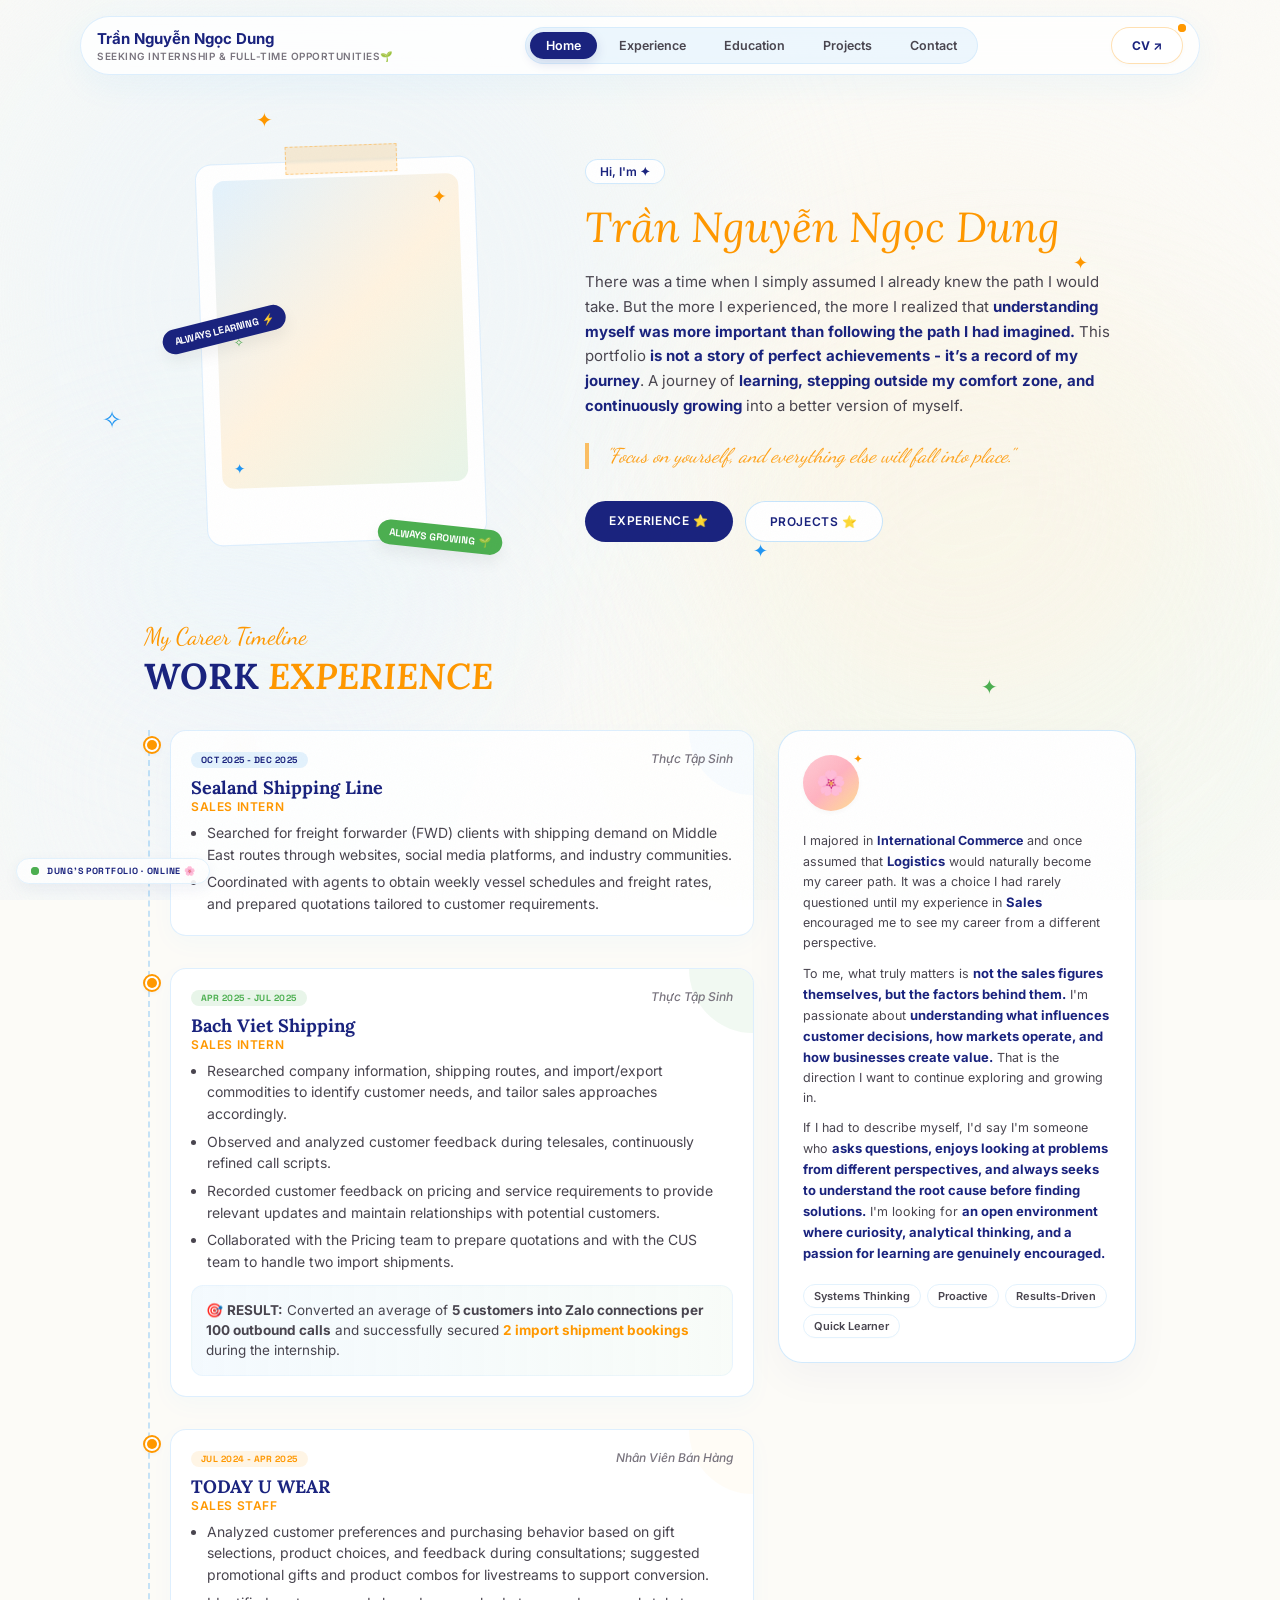
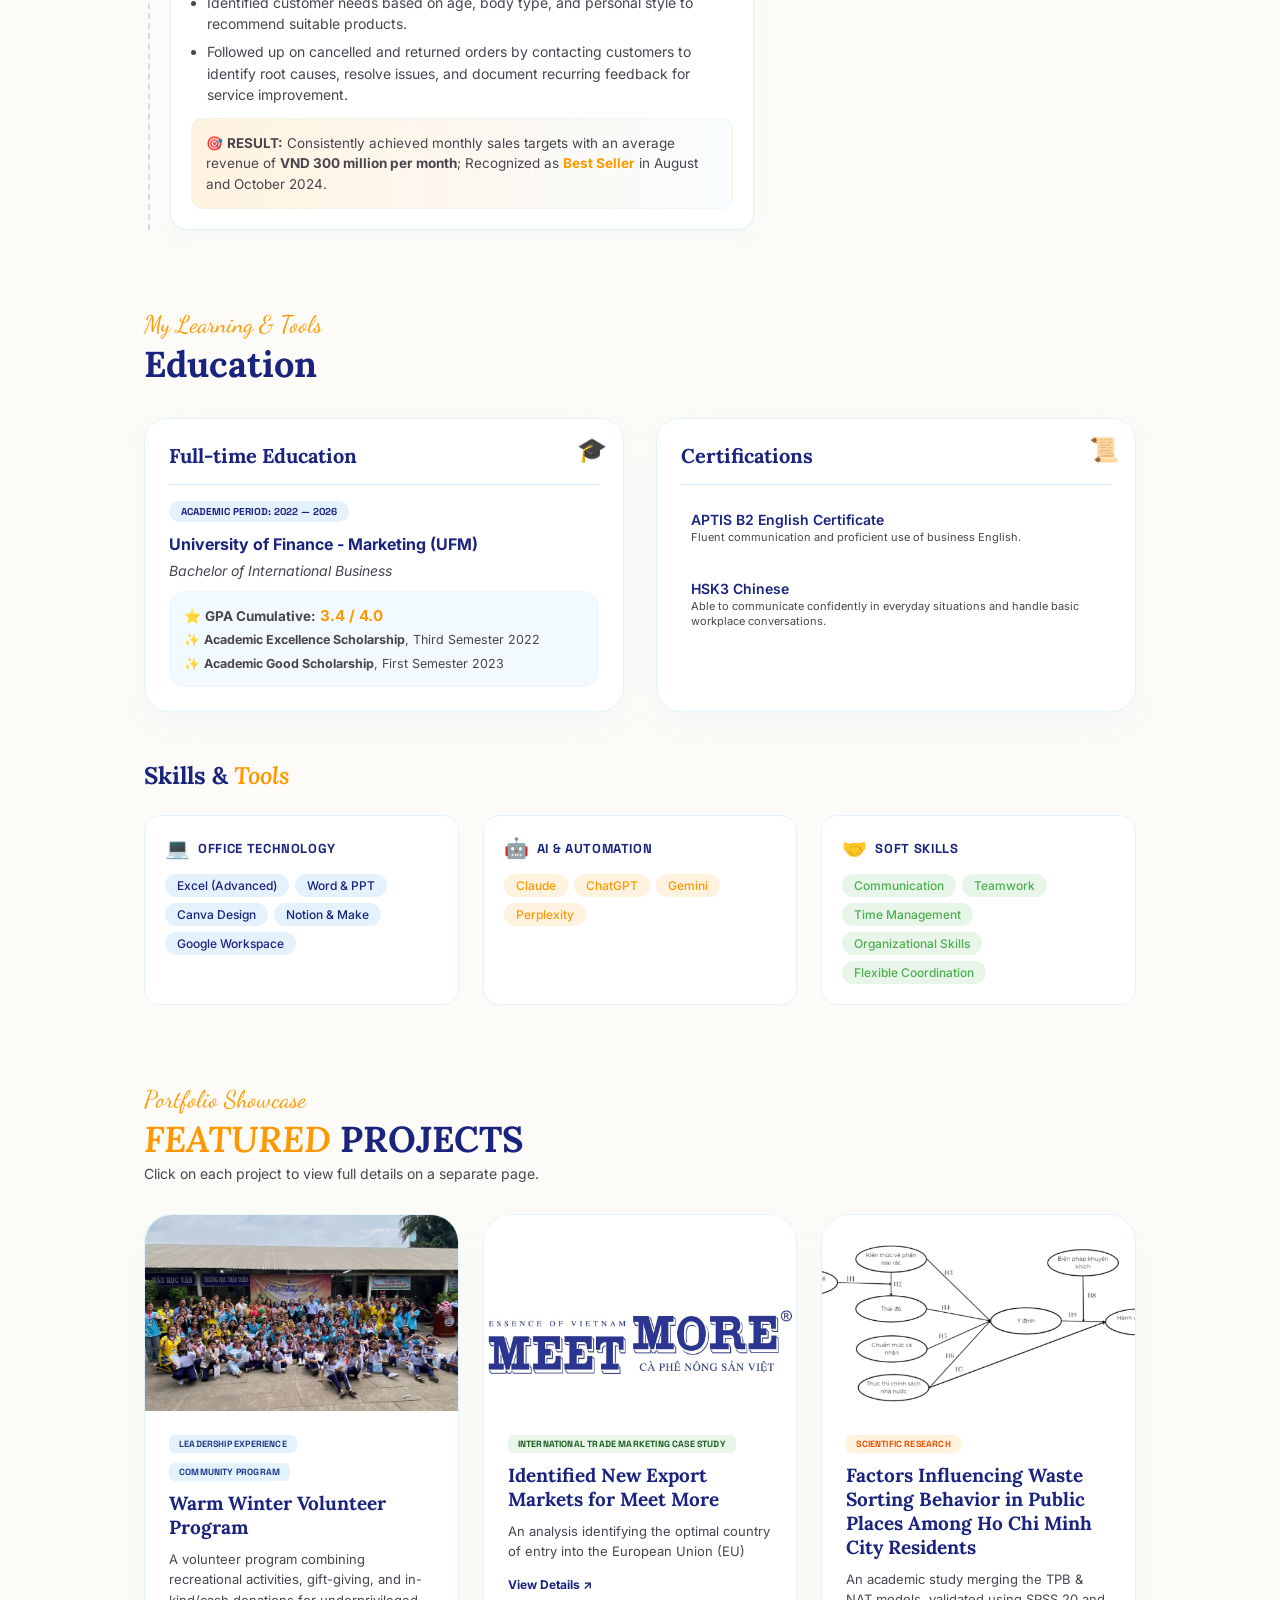
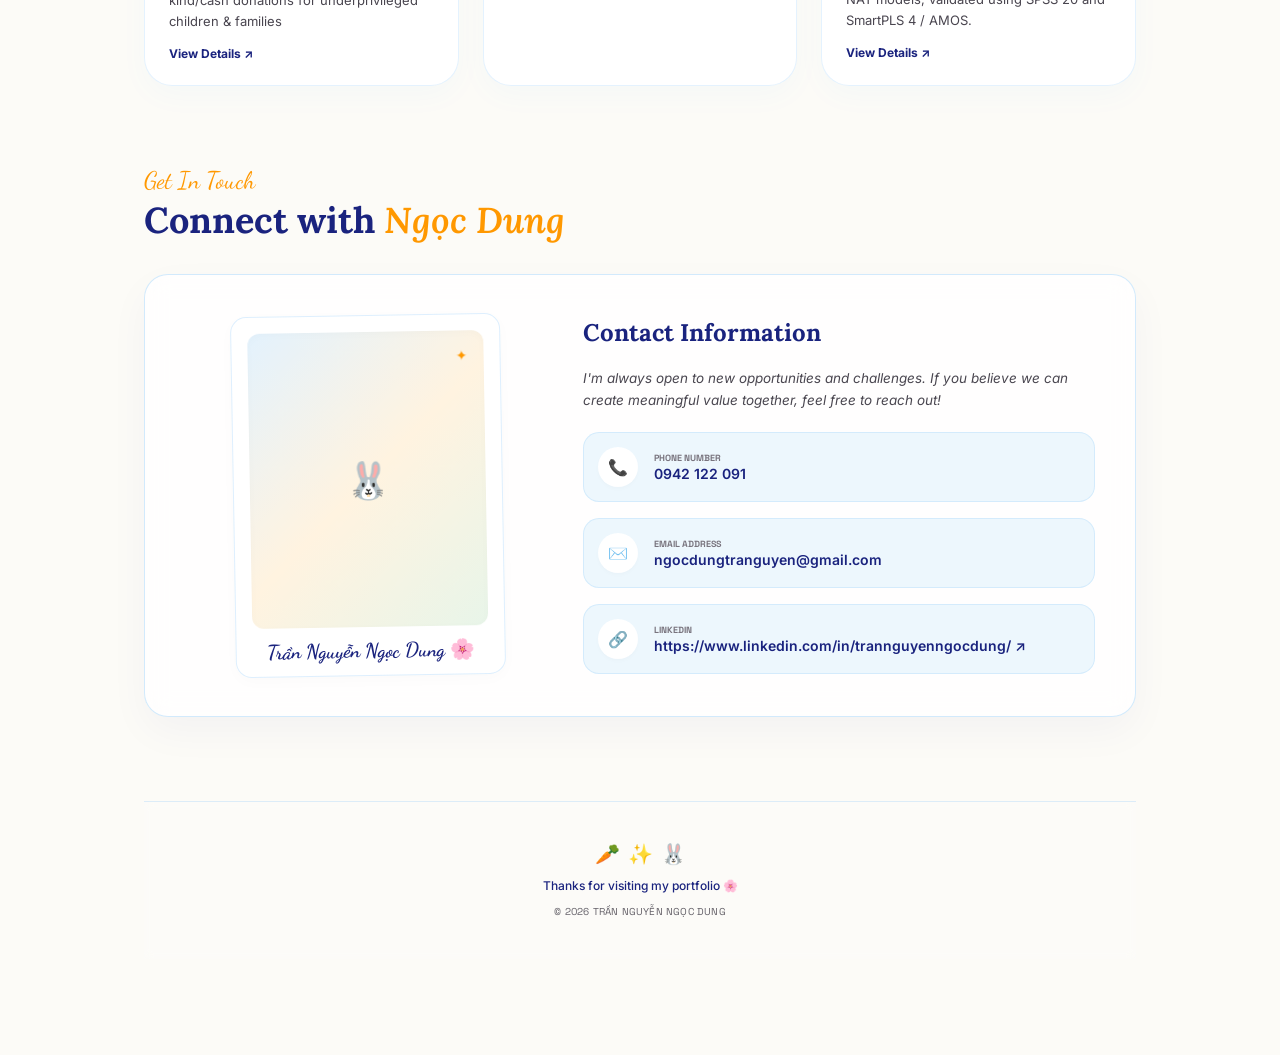
==== commit 85f140fb: "update intro + experience" ====
--- a/index.html
+++ b/index.html
@@ -93,11 +93,10 @@
         <h1 class="main-heading">
           <span class="heading-highlight"> Trần Nguyễn Ngọc Dung </span>
         </h1>
-        <p class="intro-text">
-         There were times when I focused too much on <strong class="text-police">what I lacked</strong> and forgot <strong class="text-police">how far I had already come</strong>.
-         Looking back, I realized that every experience, big or small, has <strong class="text-police">shaped the person I am today</strong>.
-         This portfolio <strong class="text-police">is not a story of perfect achievements</strong>, but a journey of someone who is always willing to <strong class="text-police">learn, step outside of my comfort zone , and grow</strong> through every new opportunity.
-        </p> 
+         <p class="intro-text">
+         There was a time when I simply assumed I already knew the path I would take. But the more I experienced, the more I realized that <strong class="text-police"> understanding myself was more important than following the path I had imagined.</strong>
+         This portfolio <strong class="text-police">is not a story of perfect achievements - it’s a record of my journey</strong>. A journey of <strong class="text-police">learning, stepping outside my comfort zone, and continuously growing</strong> into a better version of myself.
+        </p>  
 
         <div class="quote-box">
           <p class="quote-text">
@@ -228,9 +227,21 @@
             </div>
 
             <div class="sidebar-info-block">
-              <h3 class="sidebar-card-title">Mình là ai</h3>
               <p class="sidebar-card-paragraph">
-                Đoạn giới thiệu chi tiết hơn: hành trình học tập / công việc bạn đã đi qua, điều gì thúc đẩy bạn mỗi ngày, và cách bạn tiếp cận vấn đề. Có thể kể một câu chuyện nhỏ để tạo sự gần gũi và đáng nhớ.
+                I majored in <strong style="color: var(--zoto-police); font: size 13px">International Commerce</strong>
+                and once assumed that <strong style="color: var(--zoto-police); font-size:13px">Logistics</strong>
+                would naturally become my career path. It was a choice I had rarely questioned until my experience in <strong style="color: var(--zoto-police); font-size:13px">Sales</strong> encouraged me to see my career from a different perspective.
+             </p>
+
+              <p class="sidebar-card-paragraph">
+                To me, what truly matters is <strong style="color: var(--zoto-police); font-size:13px">not the sales figures themselves, but the factors behind them.</strong> 
+                I'm passionate about <strong style="color: var(--zoto-police); font-size:13px">understanding what influences customer decisions, how markets operate, and how businesses create value.</strong> 
+                That is the direction I want to continue exploring and growing in.
+              </p>
+            
+              <p class="sidebar-card-paragraph">
+                If I had to describe myself, I'd say I'm someone who <strong style="color: var(--zoto-police); font-size:13px">asks questions, enjoys looking at problems from different perspectives, and always seeks to understand the root cause before finding solutions.</strong> 
+                I'm looking for <strong style="color: var(--zoto-police); font-size:13px">an open environment where curiosity, analytical thinking, and a passion for learning are genuinely encouraged.</strong>
               </p>
             </div>
 
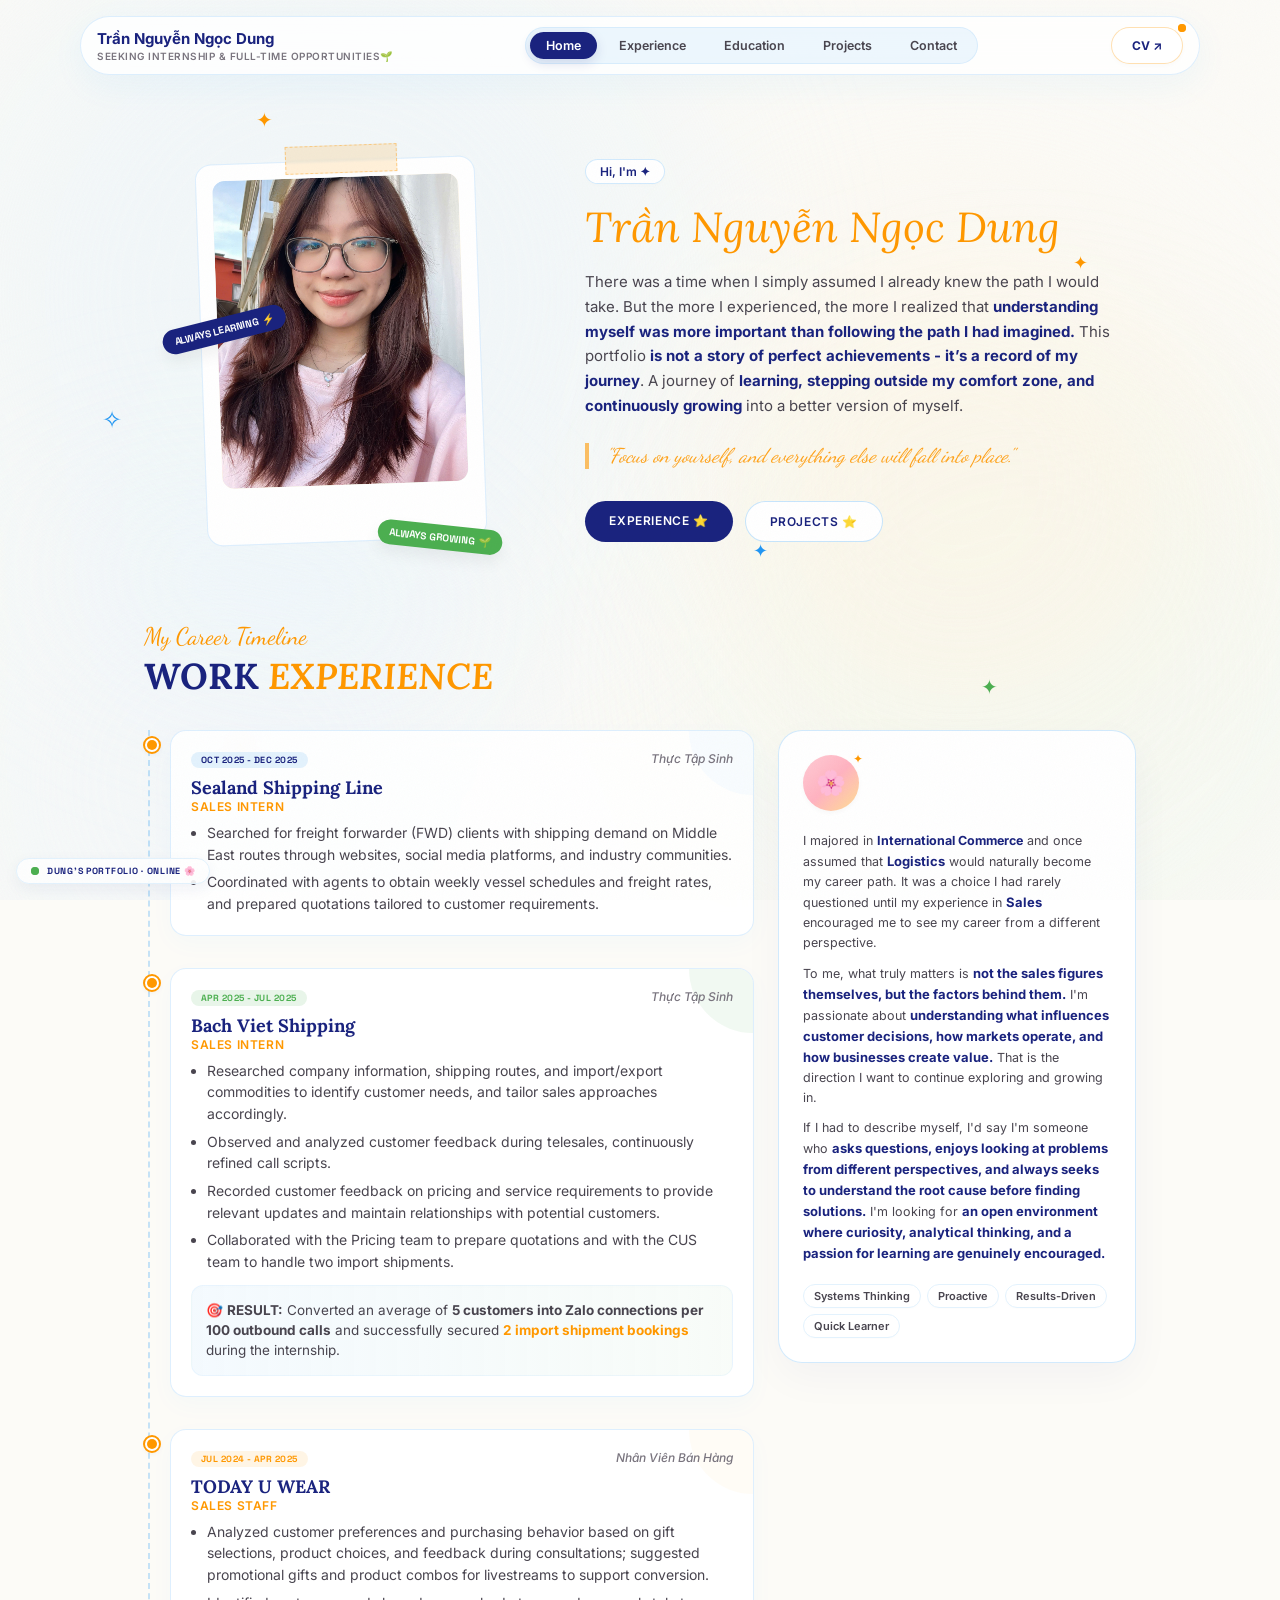
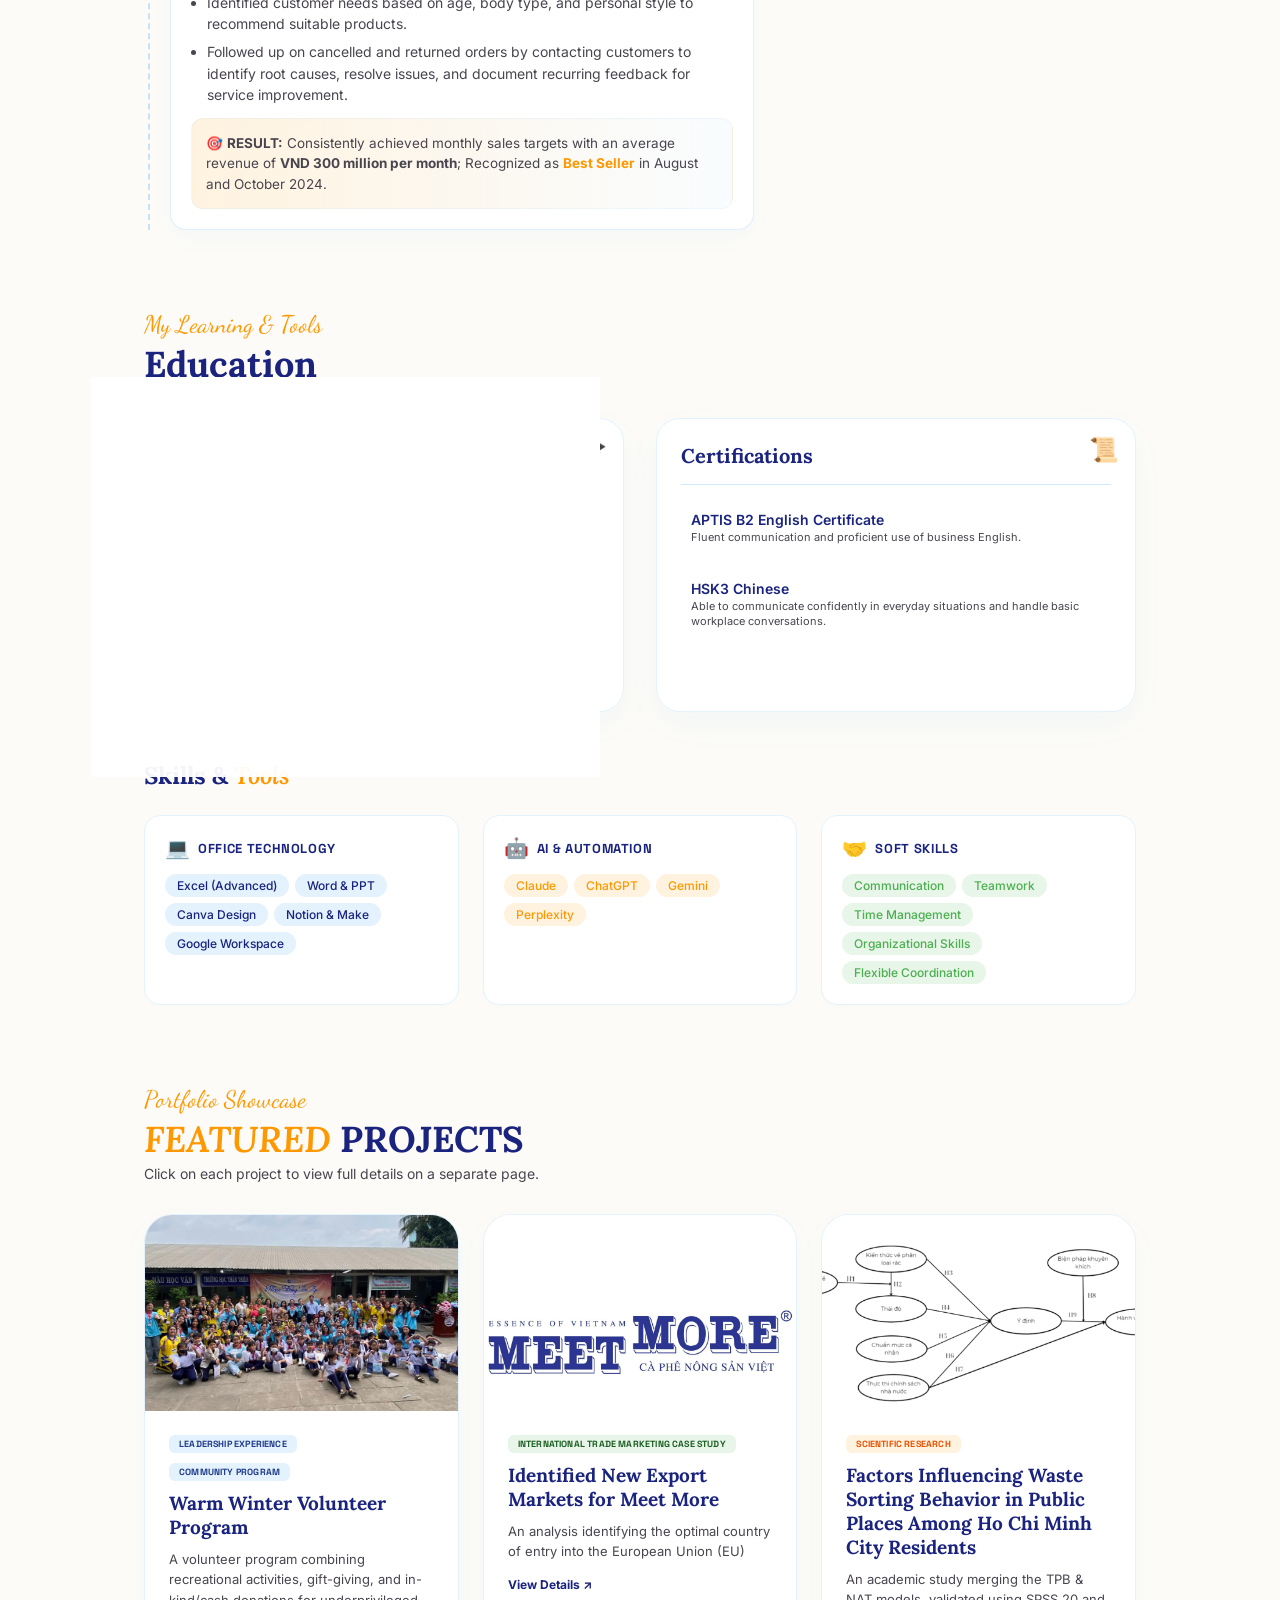
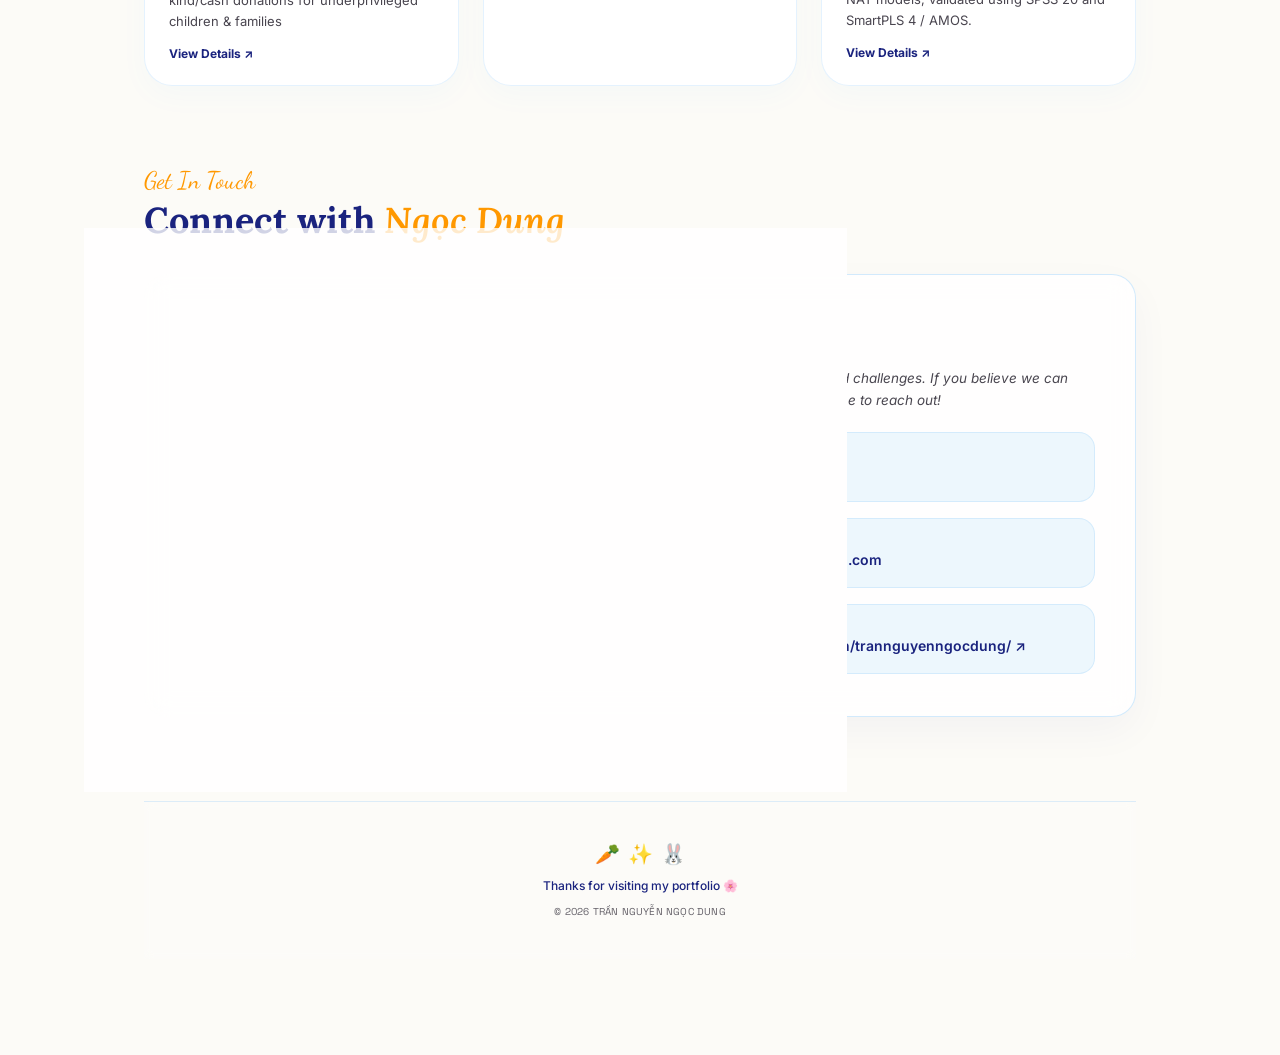
==== commit b52d3a80: "đổi tên ảnh cv" ====
--- a/index.html
+++ b/index.html
@@ -75,7 +75,7 @@
             <span class="polaroid-sparkle p-sp-2">✦</span>
             <span class="polaroid-sparkle p-sp-3">✧</span>
             <!-- Optional fallback portrait if image exists -->
-            <img src="index/cv1.jpg" alt="Ngọc Dung Chân Dung" class="polaroid-img" onerror="this.style.display='none'">
+            <img src="cv1.jpg" alt="Ngọc Dung Chân Dung" class="polaroid-img" onerror="this.style.display='none'">
           </div>
 
           <!--figcaption class="polaroid-caption-->
@@ -440,7 +440,7 @@
             <div class="contact-photo-canvas">
               🐰
               <span class="contact-photo-sparkle">✦</span>
-              <img src="index/cv2.jpg" alt="Ngọc Dung Chân Dung" class="contact-actual-image" onerror="this.style.display='none'">
+              <img src="cv2.jpg" alt="Ngọc Dung Chân Dung" class="contact-actual-image" onerror="this.style.display='none'">
             </div>
             <figcaption class="contact-polaroid-caption-text">
               Trần Nguyễn Ngọc Dung 🌸
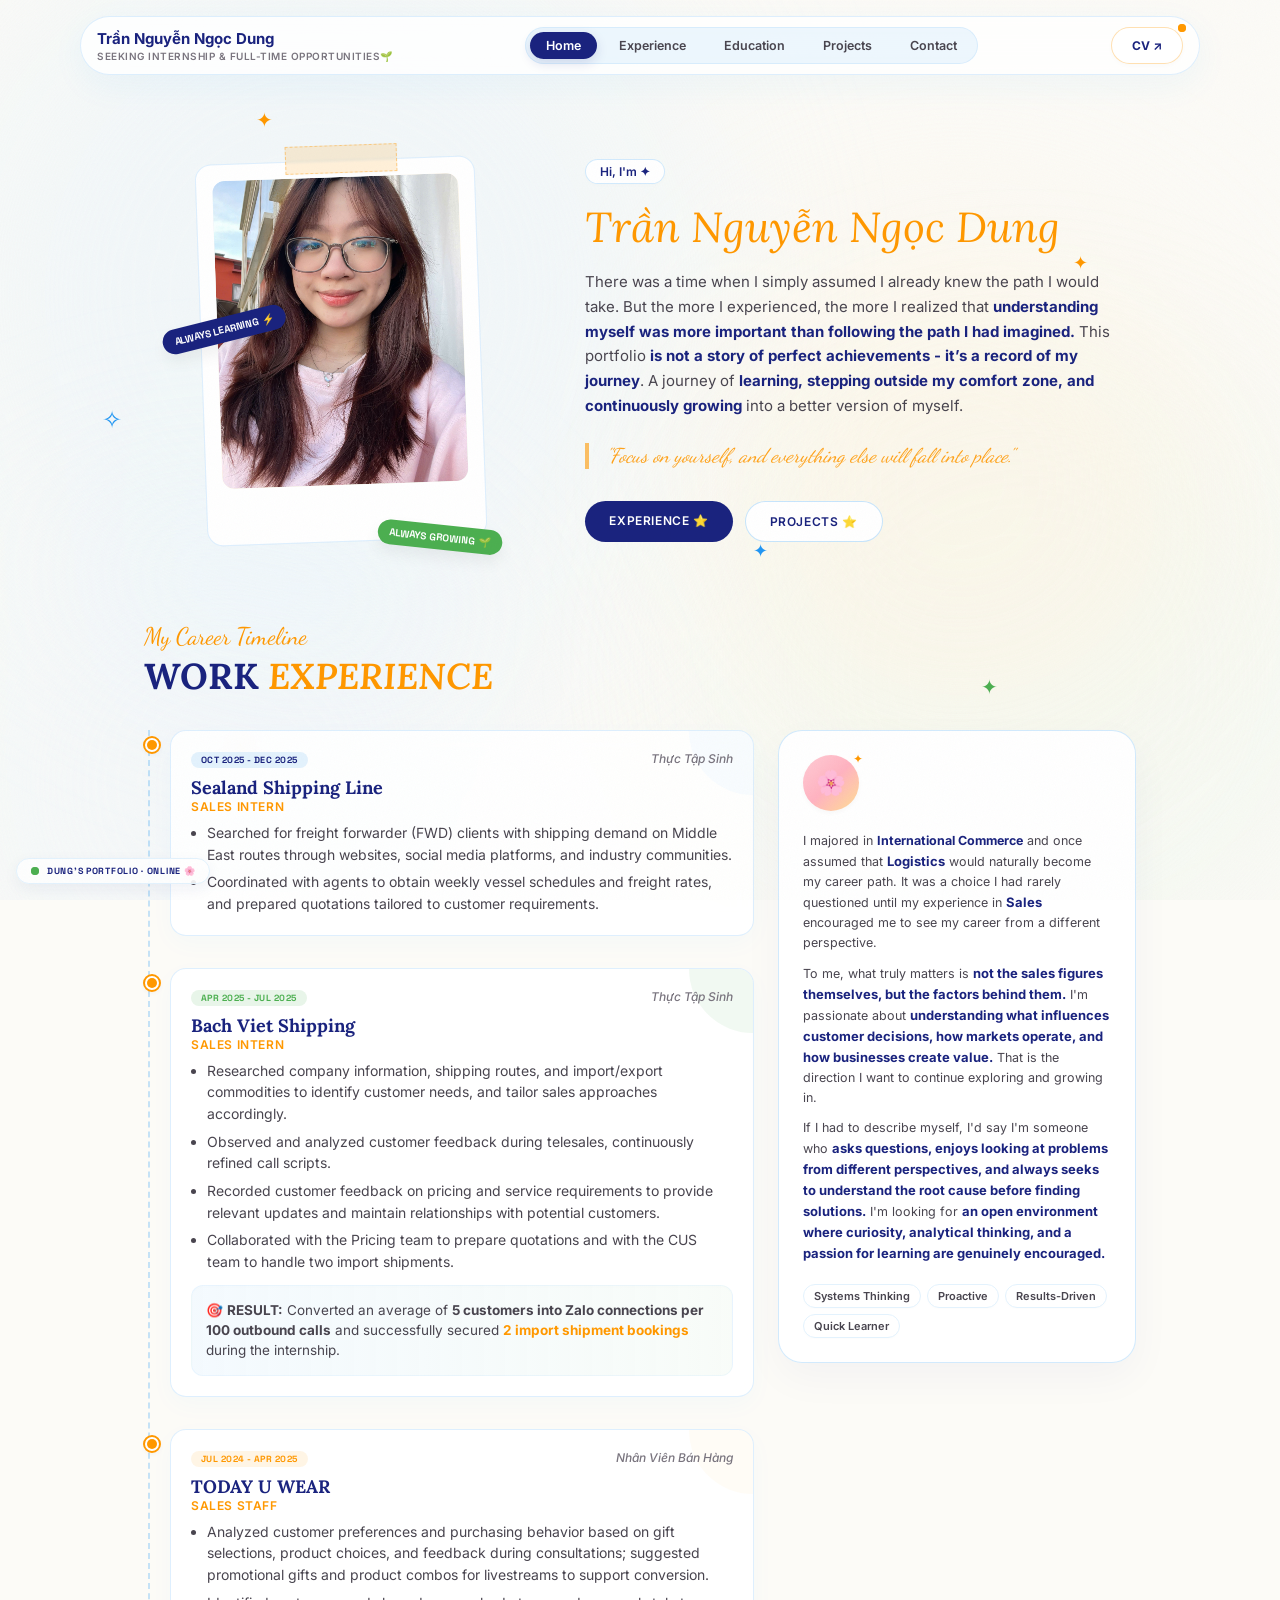
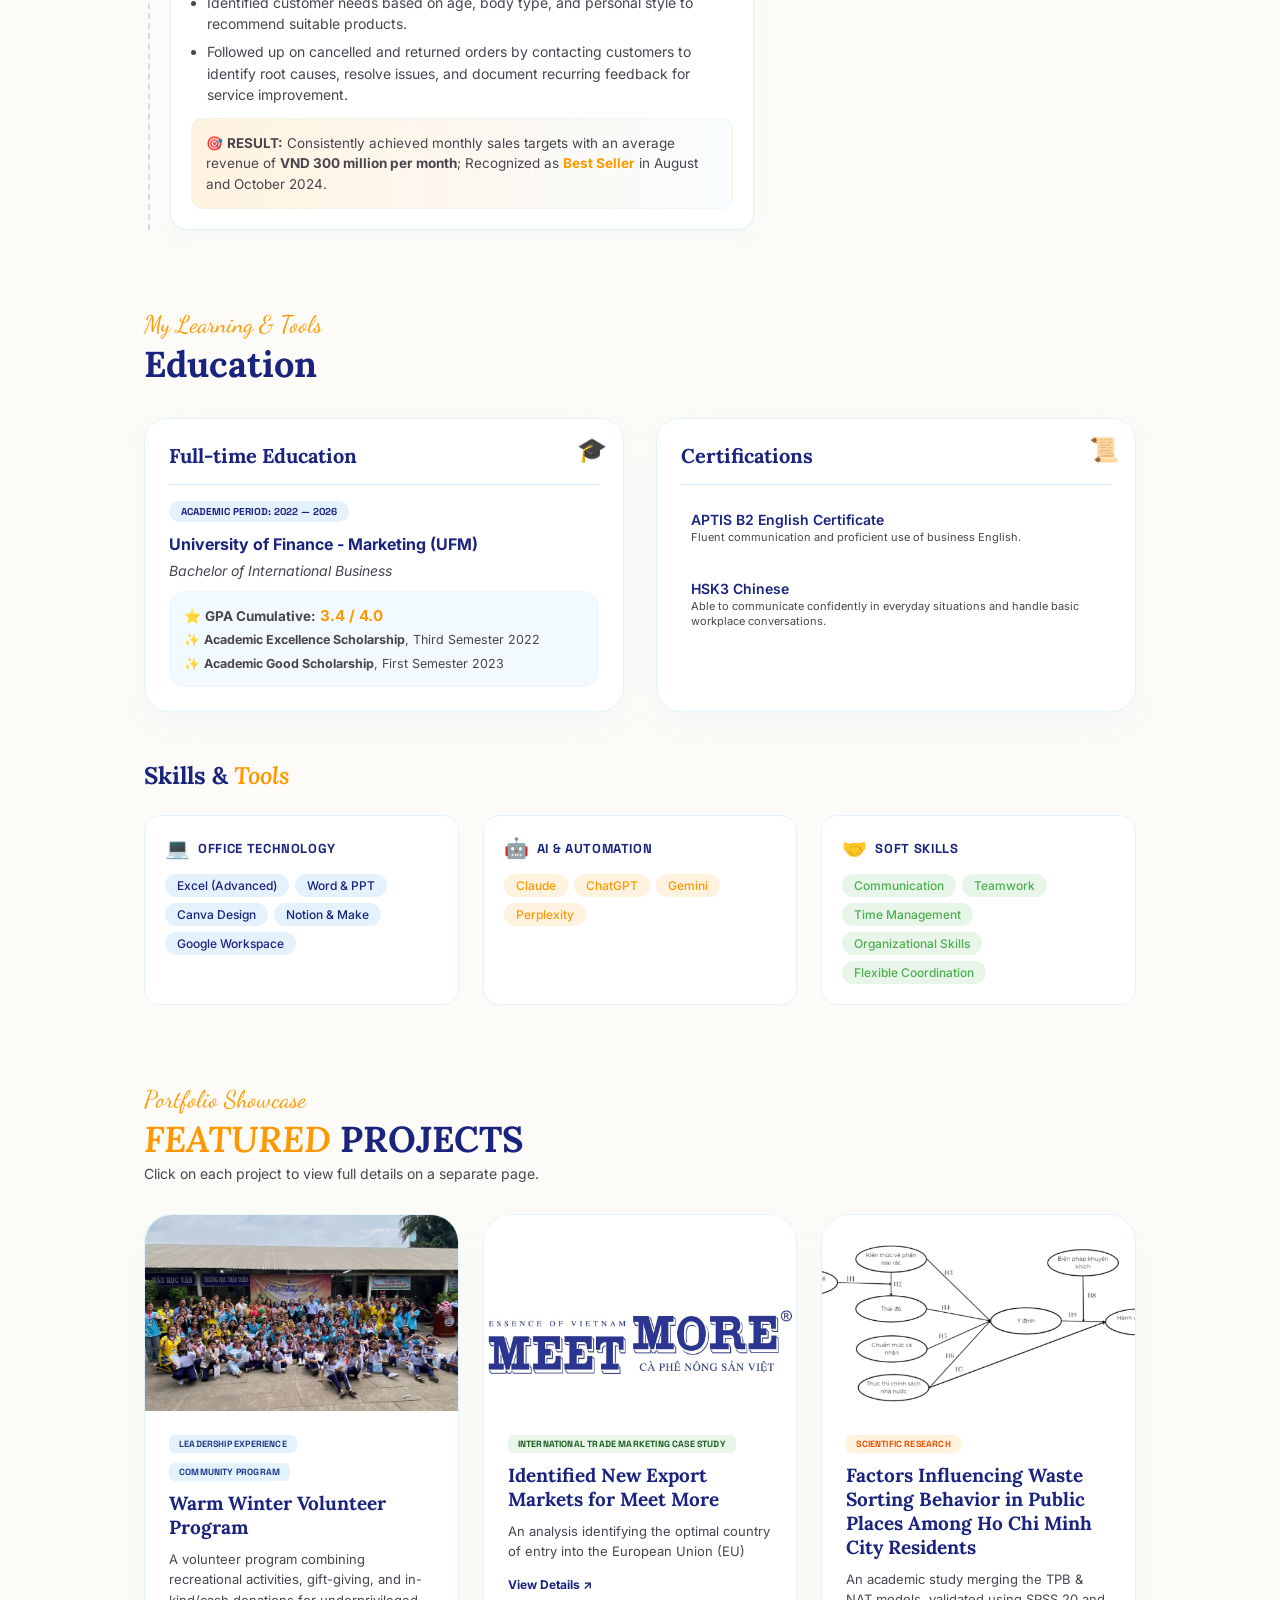
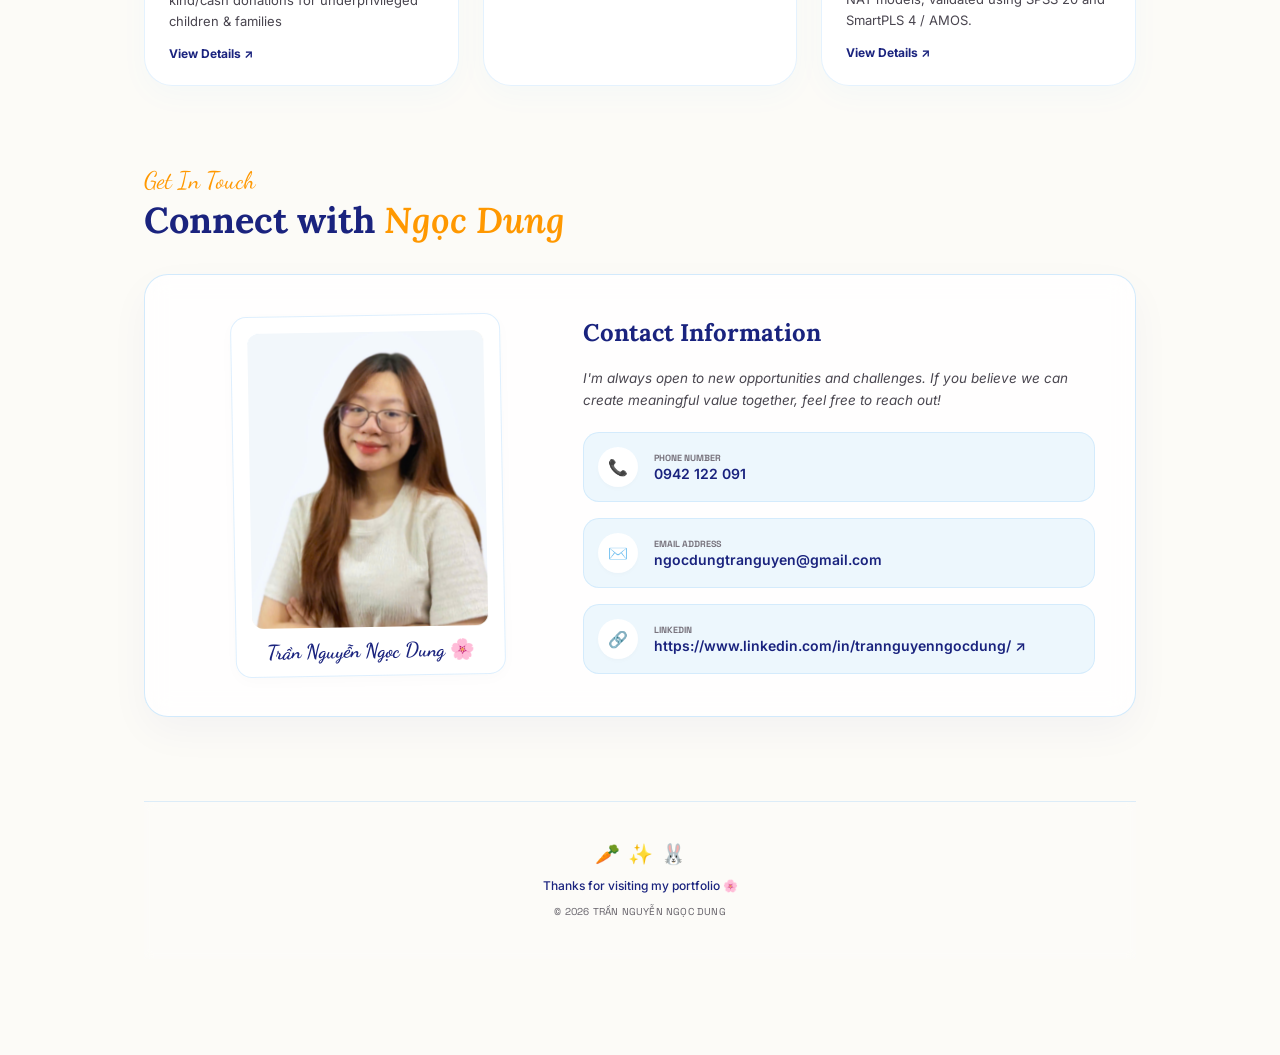
==== commit f2bc825f: "update cv" ====
--- a/index.html
+++ b/index.html
@@ -75,7 +75,7 @@
             <span class="polaroid-sparkle p-sp-2">✦</span>
             <span class="polaroid-sparkle p-sp-3">✧</span>
             <!-- Optional fallback portrait if image exists -->
-            <img src="cv1.jpg" alt="Ngọc Dung Chân Dung" class="polaroid-img" onerror="this.style.display='none'">
+            <img src="CV/cv1.jpg" alt="Ngọc Dung Chân Dung" class="polaroid-img" onerror="this.style.display='none'">
           </div>
 
           <!--figcaption class="polaroid-caption-->
@@ -440,7 +440,7 @@
             <div class="contact-photo-canvas">
               🐰
               <span class="contact-photo-sparkle">✦</span>
-              <img src="cv2.jpg" alt="Ngọc Dung Chân Dung" class="contact-actual-image" onerror="this.style.display='none'">
+              <img src="CV/cv2.jpg" alt="Ngọc Dung Chân Dung" class="contact-actual-image" onerror="this.style.display='none'">
             </div>
             <figcaption class="contact-polaroid-caption-text">
               Trần Nguyễn Ngọc Dung 🌸
